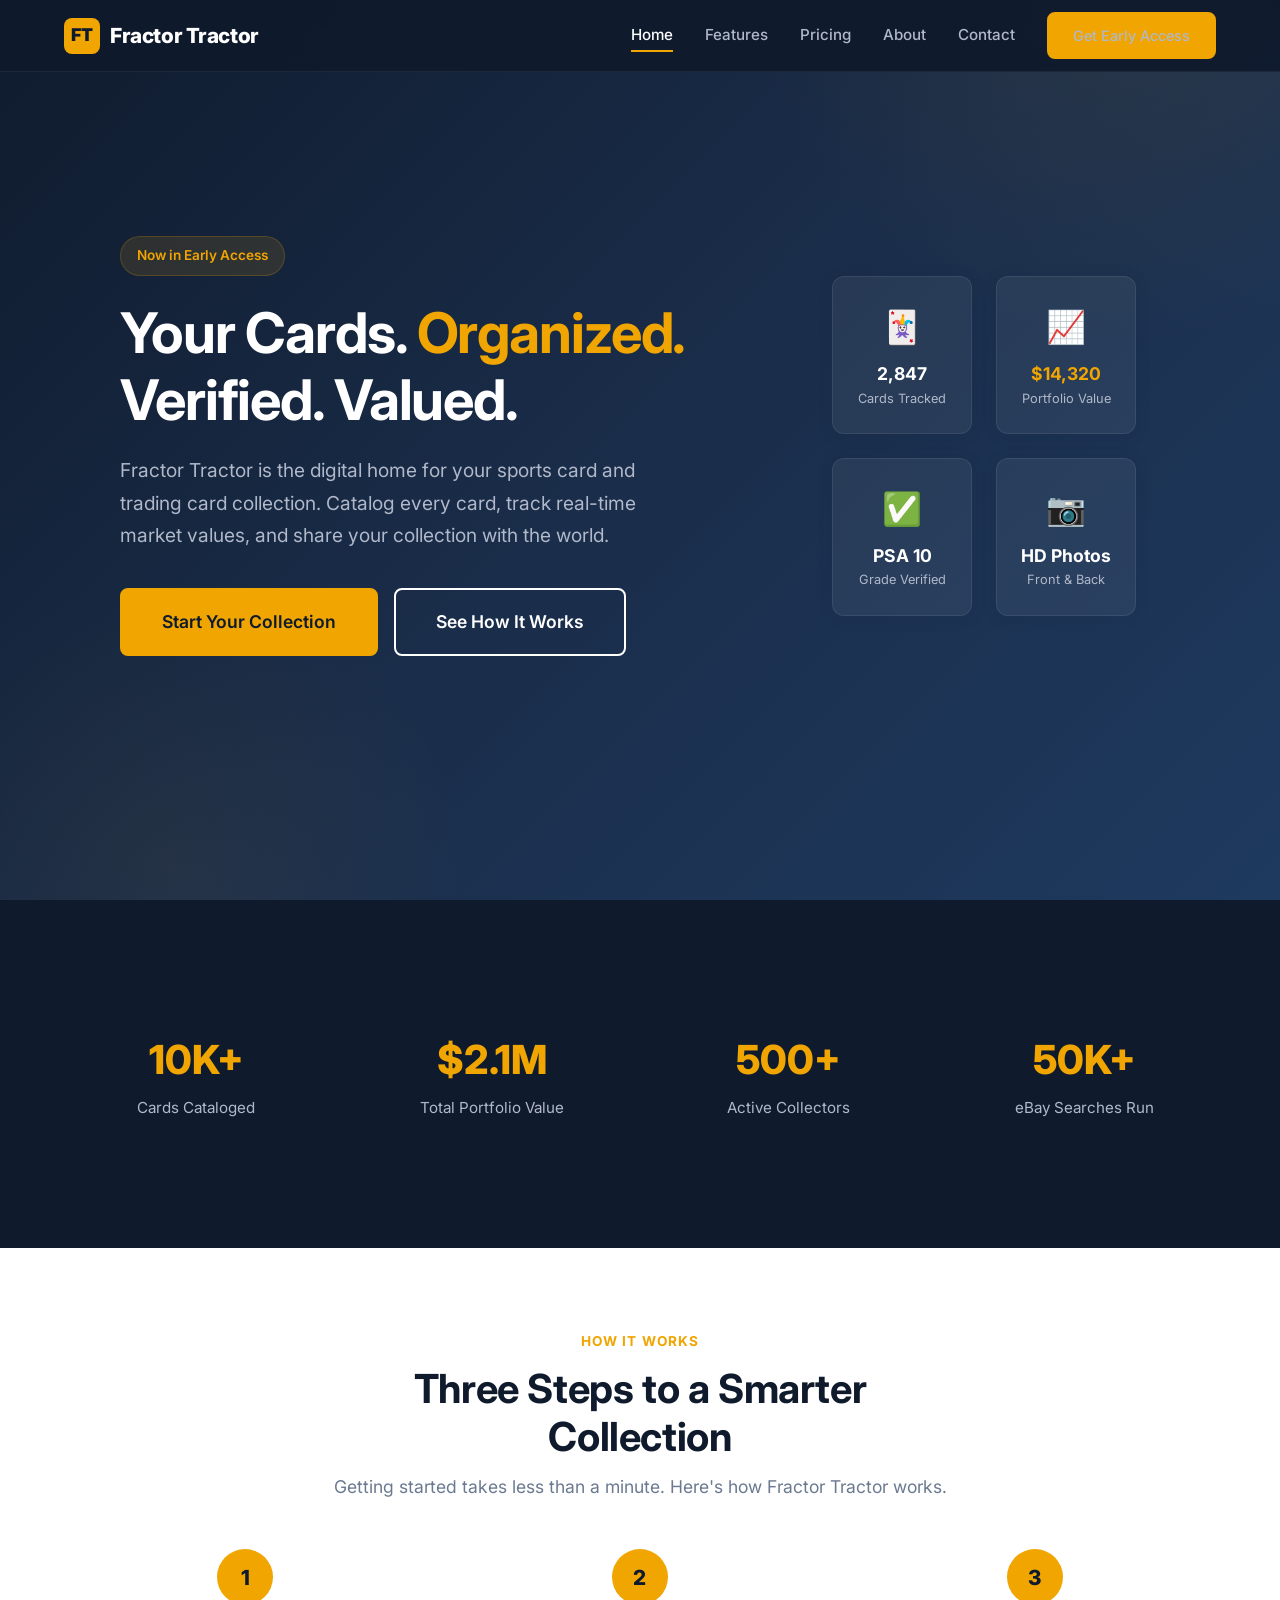
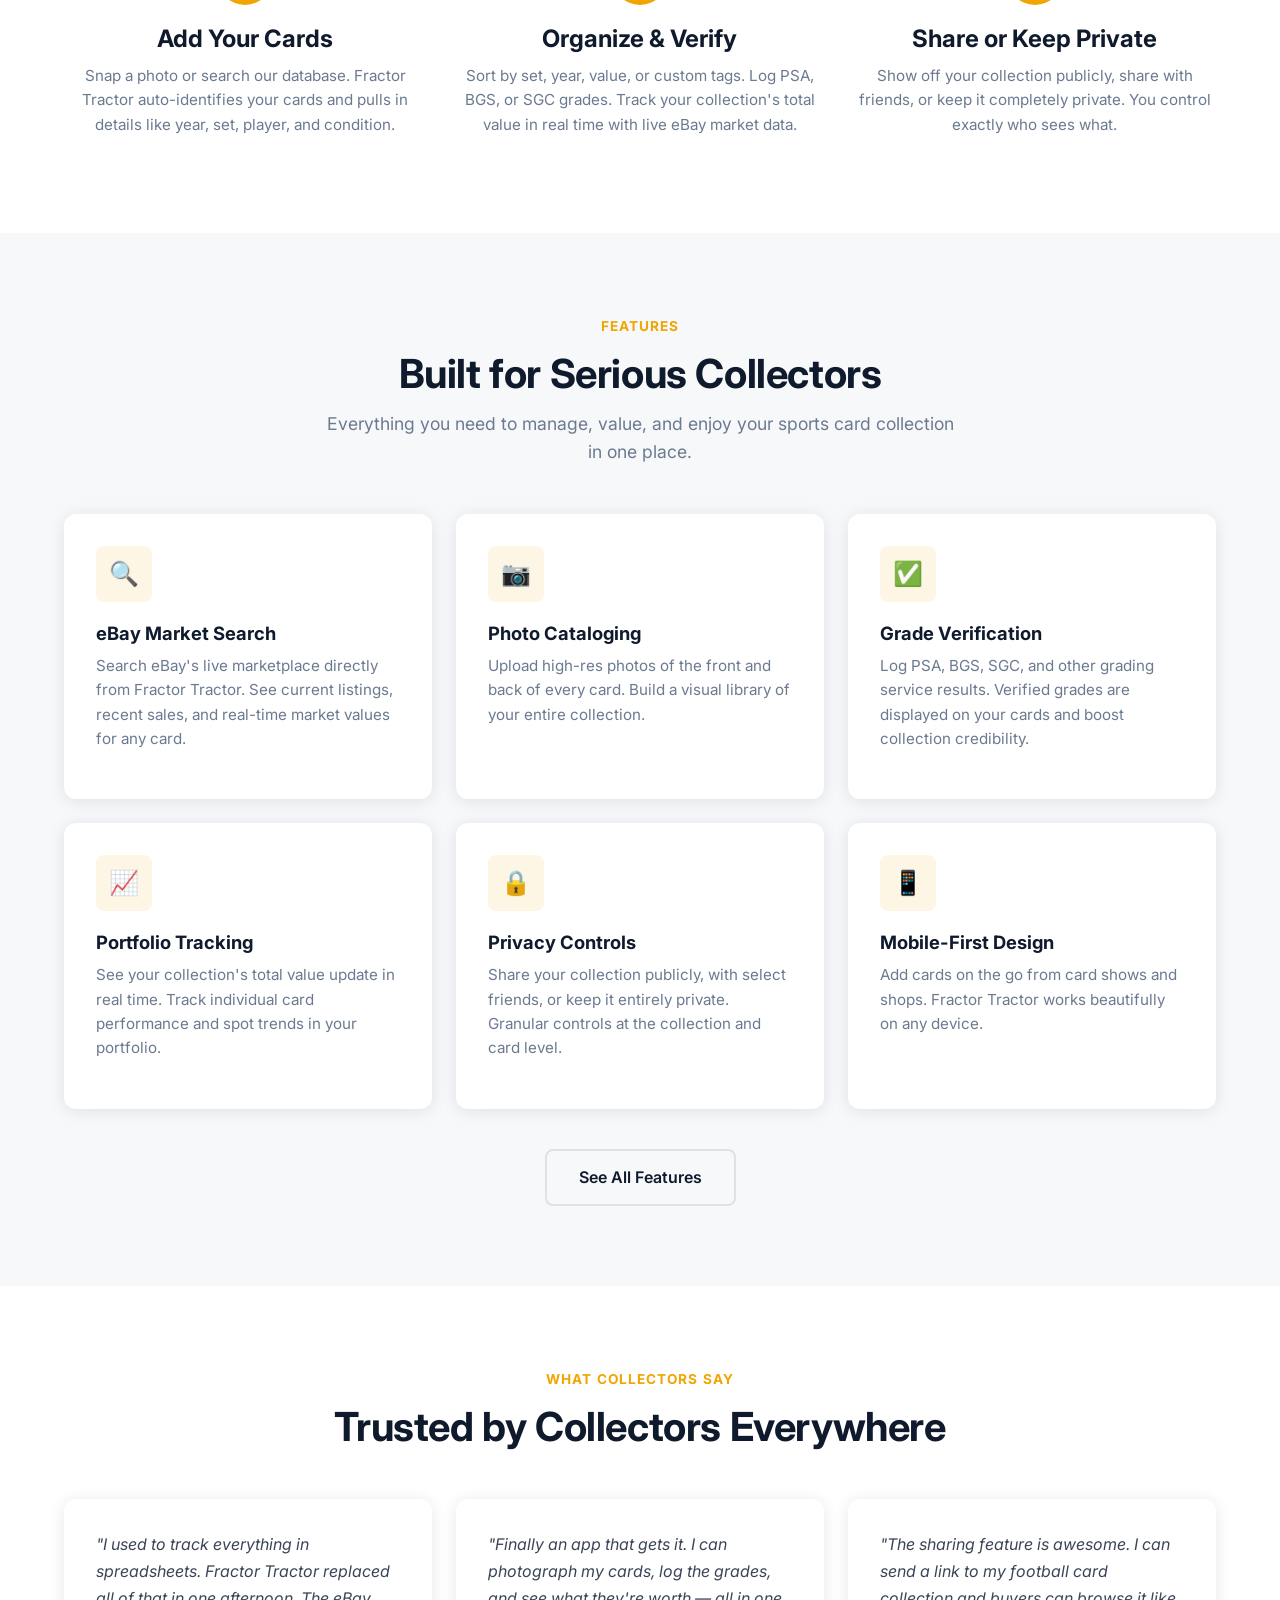
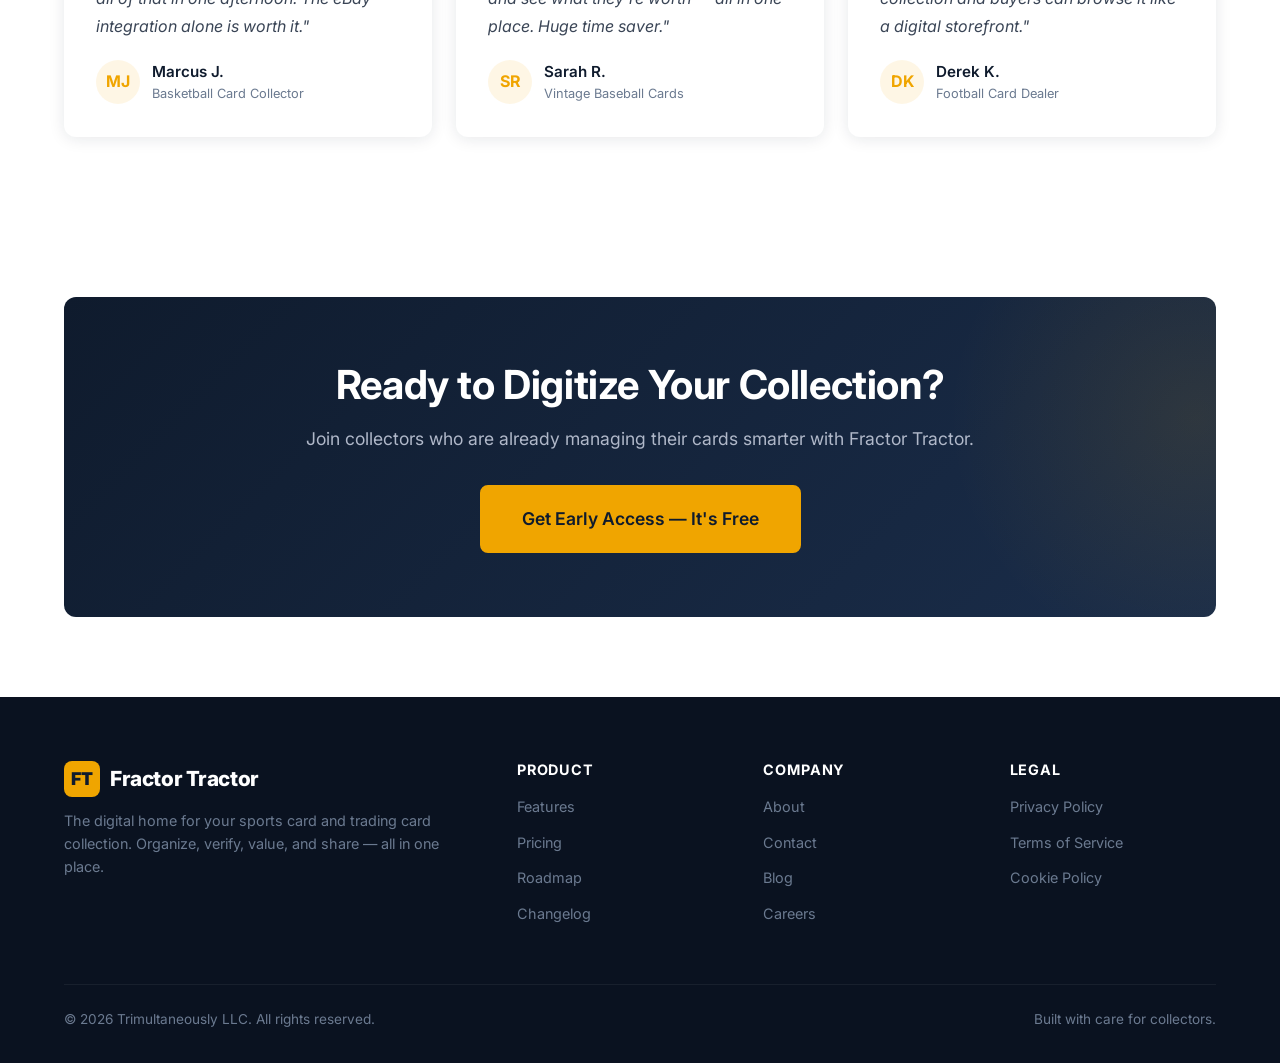
==== index.html @ 5268d841 "Initial commit: Fractor Tractor marketing site Full marketing website for Fractor Tractor, a sports " ====
<!DOCTYPE html>
<html lang="en">
<head>
  <meta charset="UTF-8">
  <meta name="viewport" content="width=device-width, initial-scale=1.0">
  <title>Fractor Tractor — Your Sports Card Collection, Digitized</title>
  <meta name="description" content="Organize, verify, and share your sports card and trading card collections digitally. Search eBay for market values, track your portfolio, and connect with fellow collectors.">
  <link rel="preconnect" href="https://fonts.googleapis.com">
  <link rel="preconnect" href="https://fonts.gstatic.com" crossorigin>
  <link href="https://fonts.googleapis.com/css2?family=Inter:wght@400;500;600;700;800&display=swap" rel="stylesheet">
  <link rel="stylesheet" href="css/style.css">
</head>
<body>

  <!-- Navigation -->
  <nav class="nav">
    <div class="nav__inner">
      <a href="index.html" class="nav__logo">
        <div class="nav__logo-icon">FT</div>
        Fractor Tractor
      </a>
      <div class="nav__links">
        <a href="index.html" class="active">Home</a>
        <a href="features.html">Features</a>
        <a href="pricing.html">Pricing</a>
        <a href="about.html">About</a>
        <a href="contact.html">Contact</a>
        <a href="#" class="btn btn--primary nav__cta">Get Early Access</a>
      </div>
      <button class="nav__toggle" aria-label="Toggle menu" aria-expanded="false">
        <span></span><span></span><span></span>
      </button>
    </div>
  </nav>

  <!-- Hero -->
  <section class="hero">
    <div class="container" style="display:flex;align-items:center;gap:48px;">
      <div class="hero__content">
        <div class="hero__badge">Now in Early Access</div>
        <h1>Your Cards. <span>Organized.</span> Verified. Valued.</h1>
        <p class="hero__subtitle">Fractor Tractor is the digital home for your sports card and trading card collection. Catalog every card, track real-time market values, and share your collection with the world.</p>
        <div class="hero__buttons">
          <a href="#" class="btn btn--primary btn--large">Start Your Collection</a>
          <a href="features.html" class="btn btn--secondary btn--large">See How It Works</a>
        </div>
      </div>
      <div class="hero__visual">
        <div class="hero__grid">
          <div class="card" style="background:rgba(255,255,255,0.06);border:1px solid rgba(255,255,255,0.08);text-align:center;padding:24px;">
            <div style="font-size:2rem;margin-bottom:8px;">&#127183;</div>
            <div style="color:var(--color-white);font-weight:700;font-size:1.1rem;">2,847</div>
            <div style="color:var(--color-gray-300);font-size:0.8rem;">Cards Tracked</div>
          </div>
          <div class="card" style="background:rgba(255,255,255,0.06);border:1px solid rgba(255,255,255,0.08);text-align:center;padding:24px;">
            <div style="font-size:2rem;margin-bottom:8px;">&#128200;</div>
            <div style="color:var(--color-accent);font-weight:700;font-size:1.1rem;">$14,320</div>
            <div style="color:var(--color-gray-300);font-size:0.8rem;">Portfolio Value</div>
          </div>
          <div class="card" style="background:rgba(255,255,255,0.06);border:1px solid rgba(255,255,255,0.08);text-align:center;padding:24px;">
            <div style="font-size:2rem;margin-bottom:8px;">&#9989;</div>
            <div style="color:var(--color-white);font-weight:700;font-size:1.1rem;">PSA 10</div>
            <div style="color:var(--color-gray-300);font-size:0.8rem;">Grade Verified</div>
          </div>
          <div class="card" style="background:rgba(255,255,255,0.06);border:1px solid rgba(255,255,255,0.08);text-align:center;padding:24px;">
            <div style="font-size:2rem;margin-bottom:8px;">&#128247;</div>
            <div style="color:var(--color-white);font-weight:700;font-size:1.1rem;">HD Photos</div>
            <div style="color:var(--color-gray-300);font-size:0.8rem;">Front & Back</div>
          </div>
        </div>
      </div>
    </div>
  </section>

  <!-- Social Proof -->
  <section class="section--dark">
    <div class="container">
      <div class="stats">
        <div>
          <div class="stat__value">10K+</div>
          <div class="stat__label">Cards Cataloged</div>
        </div>
        <div>
          <div class="stat__value">$2.1M</div>
          <div class="stat__label">Total Portfolio Value</div>
        </div>
        <div>
          <div class="stat__value">500+</div>
          <div class="stat__label">Active Collectors</div>
        </div>
        <div>
          <div class="stat__value">50K+</div>
          <div class="stat__label">eBay Searches Run</div>
        </div>
      </div>
    </div>
  </section>

  <!-- How It Works -->
  <section>
    <div class="container">
      <div class="section__header">
        <span class="section__label">How It Works</span>
        <h2>Three Steps to a Smarter Collection</h2>
        <p>Getting started takes less than a minute. Here's how Fractor Tractor works.</p>
      </div>
      <div class="steps">
        <div class="step">
          <div class="step__number">1</div>
          <h3>Add Your Cards</h3>
          <p>Snap a photo or search our database. Fractor Tractor auto-identifies your cards and pulls in details like year, set, player, and condition.</p>
        </div>
        <div class="step">
          <div class="step__number">2</div>
          <h3>Organize & Verify</h3>
          <p>Sort by set, year, value, or custom tags. Log PSA, BGS, or SGC grades. Track your collection's total value in real time with live eBay market data.</p>
        </div>
        <div class="step">
          <div class="step__number">3</div>
          <h3>Share or Keep Private</h3>
          <p>Show off your collection publicly, share with friends, or keep it completely private. You control exactly who sees what.</p>
        </div>
      </div>
    </div>
  </section>

  <!-- Key Features Preview -->
  <section class="section--gray">
    <div class="container">
      <div class="section__header">
        <span class="section__label">Features</span>
        <h2>Built for Serious Collectors</h2>
        <p>Everything you need to manage, value, and enjoy your sports card collection in one place.</p>
      </div>
      <div class="features-grid">
        <div class="card">
          <div class="card__icon">&#128269;</div>
          <h3 class="card__title">eBay Market Search</h3>
          <p class="card__text">Search eBay's live marketplace directly from Fractor Tractor. See current listings, recent sales, and real-time market values for any card.</p>
        </div>
        <div class="card">
          <div class="card__icon">&#128247;</div>
          <h3 class="card__title">Photo Cataloging</h3>
          <p class="card__text">Upload high-res photos of the front and back of every card. Build a visual library of your entire collection.</p>
        </div>
        <div class="card">
          <div class="card__icon">&#9989;</div>
          <h3 class="card__title">Grade Verification</h3>
          <p class="card__text">Log PSA, BGS, SGC, and other grading service results. Verified grades are displayed on your cards and boost collection credibility.</p>
        </div>
        <div class="card">
          <div class="card__icon">&#128200;</div>
          <h3 class="card__title">Portfolio Tracking</h3>
          <p class="card__text">See your collection's total value update in real time. Track individual card performance and spot trends in your portfolio.</p>
        </div>
        <div class="card">
          <div class="card__icon">&#128274;</div>
          <h3 class="card__title">Privacy Controls</h3>
          <p class="card__text">Share your collection publicly, with select friends, or keep it entirely private. Granular controls at the collection and card level.</p>
        </div>
        <div class="card">
          <div class="card__icon">&#128241;</div>
          <h3 class="card__title">Mobile-First Design</h3>
          <p class="card__text">Add cards on the go from card shows and shops. Fractor Tractor works beautifully on any device.</p>
        </div>
      </div>
      <div style="text-align:center;margin-top:40px;">
        <a href="features.html" class="btn btn--outline">See All Features</a>
      </div>
    </div>
  </section>

  <!-- Testimonials -->
  <section>
    <div class="container">
      <div class="section__header">
        <span class="section__label">What Collectors Say</span>
        <h2>Trusted by Collectors Everywhere</h2>
      </div>
      <div class="testimonials-grid">
        <div class="testimonial">
          <p class="testimonial__text">"I used to track everything in spreadsheets. Fractor Tractor replaced all of that in one afternoon. The eBay integration alone is worth it."</p>
          <div class="testimonial__author">
            <div class="testimonial__avatar">MJ</div>
            <div>
              <div class="testimonial__name">Marcus J.</div>
              <div class="testimonial__role">Basketball Card Collector</div>
            </div>
          </div>
        </div>
        <div class="testimonial">
          <p class="testimonial__text">"Finally an app that gets it. I can photograph my cards, log the grades, and see what they're worth — all in one place. Huge time saver."</p>
          <div class="testimonial__author">
            <div class="testimonial__avatar">SR</div>
            <div>
              <div class="testimonial__name">Sarah R.</div>
              <div class="testimonial__role">Vintage Baseball Cards</div>
            </div>
          </div>
        </div>
        <div class="testimonial">
          <p class="testimonial__text">"The sharing feature is awesome. I can send a link to my football card collection and buyers can browse it like a digital storefront."</p>
          <div class="testimonial__author">
            <div class="testimonial__avatar">DK</div>
            <div>
              <div class="testimonial__name">Derek K.</div>
              <div class="testimonial__role">Football Card Dealer</div>
            </div>
          </div>
        </div>
      </div>
    </div>
  </section>

  <!-- CTA -->
  <section>
    <div class="container">
      <div class="cta-banner">
        <h2>Ready to Digitize Your Collection?</h2>
        <p>Join collectors who are already managing their cards smarter with Fractor Tractor.</p>
        <a href="#" class="btn btn--primary btn--large">Get Early Access — It's Free</a>
      </div>
    </div>
  </section>

  <!-- Footer -->
  <footer class="footer">
    <div class="container">
      <div class="footer__grid">
        <div class="footer__brand">
          <div class="nav__logo" style="margin-bottom:4px;">
            <div class="nav__logo-icon">FT</div>
            Fractor Tractor
          </div>
          <p>The digital home for your sports card and trading card collection. Organize, verify, value, and share — all in one place.</p>
        </div>
        <div>
          <h4>Product</h4>
          <ul class="footer__links">
            <li><a href="features.html">Features</a></li>
            <li><a href="pricing.html">Pricing</a></li>
            <li><a href="#">Roadmap</a></li>
            <li><a href="#">Changelog</a></li>
          </ul>
        </div>
        <div>
          <h4>Company</h4>
          <ul class="footer__links">
            <li><a href="about.html">About</a></li>
            <li><a href="contact.html">Contact</a></li>
            <li><a href="#">Blog</a></li>
            <li><a href="#">Careers</a></li>
          </ul>
        </div>
        <div>
          <h4>Legal</h4>
          <ul class="footer__links">
            <li><a href="privacy.html">Privacy Policy</a></li>
            <li><a href="#">Terms of Service</a></li>
            <li><a href="#">Cookie Policy</a></li>
          </ul>
        </div>
      </div>
      <div class="footer__bottom">
        <span>&copy; 2026 Trimultaneously LLC. All rights reserved.</span>
        <span>Built with care for collectors.</span>
      </div>
    </div>
  </footer>

  <script src="js/main.js"></script>
</body>
</html>
---- css/style.css ----
/* ============================================
   FRACTOR TRACTOR — Design System & Global Styles
   ============================================ */

/* --- CSS Custom Properties --- */
:root {
  /* Primary palette — deep navy + electric gold (sports card aesthetic) */
  --color-primary: #0f1b2d;
  --color-primary-light: #1a2d4a;
  --color-accent: #f0a500;
  --color-accent-hover: #d4920a;
  --color-accent-light: rgba(240, 165, 0, 0.1);

  /* Neutrals */
  --color-white: #ffffff;
  --color-off-white: #f7f8fa;
  --color-gray-100: #eef0f4;
  --color-gray-200: #dde1e8;
  --color-gray-300: #b0b8c9;
  --color-gray-500: #6b7a90;
  --color-gray-700: #3a4556;
  --color-dark: #0a1220;

  /* Feedback */
  --color-success: #22c55e;
  --color-error: #ef4444;

  /* Typography */
  --font-heading: 'Inter', -apple-system, BlinkMacSystemFont, 'Segoe UI', sans-serif;
  --font-body: 'Inter', -apple-system, BlinkMacSystemFont, 'Segoe UI', sans-serif;

  /* Sizing */
  --container-max: 1200px;
  --container-narrow: 800px;
  --nav-height: 72px;
  --radius: 12px;
  --radius-sm: 8px;

  /* Shadows */
  --shadow-sm: 0 1px 3px rgba(0,0,0,0.08);
  --shadow-md: 0 4px 12px rgba(0,0,0,0.12);
  --shadow-lg: 0 12px 40px rgba(0,0,0,0.16);
  --shadow-card: 0 2px 16px rgba(15,27,45,0.10);
  --shadow-glow: 0 0 30px rgba(240,165,0,0.15);

  /* Transitions */
  --transition: 0.25s cubic-bezier(0.4, 0, 0.2, 1);
}

/* --- Reset & Base --- */
*, *::before, *::after { margin: 0; padding: 0; box-sizing: border-box; }

html {
  scroll-behavior: smooth;
  -webkit-font-smoothing: antialiased;
  -moz-osx-font-smoothing: grayscale;
}

body {
  font-family: var(--font-body);
  color: var(--color-gray-700);
  background: var(--color-white);
  line-height: 1.6;
  font-size: 16px;
  overflow-x: hidden;
}

img { max-width: 100%; height: auto; display: block; }
a { text-decoration: none; color: inherit; transition: var(--transition); }
ul, ol { list-style: none; }

/* --- Typography --- */
h1, h2, h3, h4, h5 {
  font-family: var(--font-heading);
  color: var(--color-primary);
  line-height: 1.2;
  font-weight: 700;
}

h1 { font-size: clamp(2.2rem, 5vw, 3.5rem); letter-spacing: -0.02em; }
h2 { font-size: clamp(1.8rem, 4vw, 2.5rem); letter-spacing: -0.01em; }
h3 { font-size: clamp(1.2rem, 2.5vw, 1.5rem); }
p { margin-bottom: 1rem; }

/* --- Layout --- */
.container {
  max-width: var(--container-max);
  margin: 0 auto;
  padding: 0 24px;
}

.container--narrow {
  max-width: var(--container-narrow);
}

section {
  padding: 80px 0;
}

/* --- Buttons --- */
.btn {
  display: inline-flex;
  align-items: center;
  justify-content: center;
  gap: 8px;
  padding: 14px 32px;
  border-radius: var(--radius-sm);
  font-weight: 600;
  font-size: 1rem;
  cursor: pointer;
  border: 2px solid transparent;
  transition: var(--transition);
  white-space: nowrap;
}

.btn--primary {
  background: var(--color-accent);
  color: var(--color-primary);
  border-color: var(--color-accent);
}
.btn--primary:hover {
  background: var(--color-accent-hover);
  border-color: var(--color-accent-hover);
  transform: translateY(-2px);
  box-shadow: var(--shadow-md);
}

.btn--secondary {
  background: transparent;
  color: var(--color-white);
  border-color: var(--color-white);
}
.btn--secondary:hover {
  background: var(--color-white);
  color: var(--color-primary);
  transform: translateY(-2px);
}

.btn--outline {
  background: transparent;
  color: var(--color-primary);
  border-color: var(--color-gray-200);
}
.btn--outline:hover {
  border-color: var(--color-accent);
  color: var(--color-accent);
  transform: translateY(-2px);
}

.btn--large {
  padding: 18px 40px;
  font-size: 1.1rem;
}

/* --- Navigation --- */
.nav {
  position: fixed;
  top: 0;
  left: 0;
  right: 0;
  height: var(--nav-height);
  background: rgba(15, 27, 45, 0.95);
  backdrop-filter: blur(12px);
  z-index: 1000;
  border-bottom: 1px solid rgba(255,255,255,0.06);
}

.nav__inner {
  display: flex;
  align-items: center;
  justify-content: space-between;
  height: 100%;
  max-width: var(--container-max);
  margin: 0 auto;
  padding: 0 24px;
}

.nav__logo {
  display: flex;
  align-items: center;
  gap: 10px;
  font-size: 1.3rem;
  font-weight: 800;
  color: var(--color-white);
  letter-spacing: -0.02em;
}

.nav__logo-icon {
  width: 36px;
  height: 36px;
  background: var(--color-accent);
  border-radius: 8px;
  display: flex;
  align-items: center;
  justify-content: center;
  font-size: 1.1rem;
  color: var(--color-primary);
  font-weight: 900;
}

.nav__links {
  display: flex;
  align-items: center;
  gap: 32px;
}

.nav__links a {
  color: var(--color-gray-300);
  font-size: 0.95rem;
  font-weight: 500;
  position: relative;
}
.nav__links a:hover,
.nav__links a.active {
  color: var(--color-white);
}
.nav__links a::after {
  content: '';
  position: absolute;
  bottom: -4px;
  left: 0;
  width: 0;
  height: 2px;
  background: var(--color-accent);
  transition: var(--transition);
}
.nav__links a:hover::after,
.nav__links a.active::after {
  width: 100%;
}

.nav__cta {
  padding: 10px 24px !important;
  font-size: 0.9rem !important;
}

.nav__toggle {
  display: none;
  flex-direction: column;
  gap: 5px;
  cursor: pointer;
  background: none;
  border: none;
  padding: 4px;
}
.nav__toggle span {
  display: block;
  width: 24px;
  height: 2px;
  background: var(--color-white);
  border-radius: 2px;
  transition: var(--transition);
}

/* --- Hero --- */
.hero {
  position: relative;
  min-height: 100vh;
  display: flex;
  align-items: center;
  background: linear-gradient(135deg, var(--color-primary) 0%, var(--color-primary-light) 50%, #1e3a5f 100%);
  padding-top: var(--nav-height);
  overflow: hidden;
}

.hero::before {
  content: '';
  position: absolute;
  top: -50%;
  right: -20%;
  width: 800px;
  height: 800px;
  background: radial-gradient(circle, rgba(240,165,0,0.08) 0%, transparent 70%);
  border-radius: 50%;
  pointer-events: none;
}

.hero::after {
  content: '';
  position: absolute;
  bottom: -30%;
  left: -10%;
  width: 600px;
  height: 600px;
  background: radial-gradient(circle, rgba(240,165,0,0.05) 0%, transparent 70%);
  border-radius: 50%;
  pointer-events: none;
}

.hero__content {
  position: relative;
  z-index: 2;
  max-width: 640px;
}

.hero__badge {
  display: inline-flex;
  align-items: center;
  gap: 8px;
  background: rgba(240,165,0,0.12);
  color: var(--color-accent);
  padding: 8px 16px;
  border-radius: 50px;
  font-size: 0.85rem;
  font-weight: 600;
  margin-bottom: 24px;
  border: 1px solid rgba(240,165,0,0.2);
}

.hero h1 {
  color: var(--color-white);
  margin-bottom: 20px;
}

.hero h1 span {
  color: var(--color-accent);
}

.hero__subtitle {
  color: var(--color-gray-300);
  font-size: 1.2rem;
  line-height: 1.7;
  margin-bottom: 36px;
  max-width: 540px;
}

.hero__buttons {
  display: flex;
  gap: 16px;
  flex-wrap: wrap;
}

.hero__visual {
  position: relative;
  z-index: 2;
  flex: 1;
  display: flex;
  justify-content: center;
  align-items: center;
}

.hero__grid {
  display: grid;
  grid-template-columns: 1fr 1fr;
  gap: 24px;
  max-width: 600px;
  width: 100%;
  padding: 24px;
}

/* --- Cards (generic) --- */
.card {
  background: var(--color-white);
  border-radius: var(--radius);
  padding: 32px;
  box-shadow: var(--shadow-card);
  transition: var(--transition);
}

.card:hover {
  transform: translateY(-4px);
  box-shadow: var(--shadow-lg);
}

.card__icon {
  width: 56px;
  height: 56px;
  border-radius: var(--radius-sm);
  display: flex;
  align-items: center;
  justify-content: center;
  font-size: 1.5rem;
  margin-bottom: 20px;
  background: var(--color-accent-light);
  color: var(--color-accent);
}

.card__title {
  font-size: 1.15rem;
  margin-bottom: 10px;
}

.card__text {
  color: var(--color-gray-500);
  font-size: 0.95rem;
  line-height: 1.6;
}

/* --- Feature Grid --- */
.features-grid {
  display: grid;
  grid-template-columns: repeat(auto-fit, minmax(280px, 1fr));
  gap: 24px;
}

/* --- Section Styles --- */
.section--dark {
  background: var(--color-primary);
  color: var(--color-white);
}
.section--dark h2,
.section--dark h3 {
  color: var(--color-white);
}
.section--dark .card__text,
.section--dark p {
  color: var(--color-gray-300);
}

.section--gray {
  background: var(--color-off-white);
}

.section__header {
  text-align: center;
  max-width: 640px;
  margin: 0 auto 48px;
}
.section__header p {
  color: var(--color-gray-500);
  font-size: 1.1rem;
  margin-top: 12px;
}
.section__label {
  display: inline-block;
  color: var(--color-accent);
  font-weight: 700;
  font-size: 0.85rem;
  letter-spacing: 0.08em;
  text-transform: uppercase;
  margin-bottom: 12px;
}

/* --- How It Works --- */
.steps {
  display: grid;
  grid-template-columns: repeat(auto-fit, minmax(240px, 1fr));
  gap: 32px;
  counter-reset: step;
}

.step {
  text-align: center;
  position: relative;
}

.step__number {
  width: 56px;
  height: 56px;
  border-radius: 50%;
  background: var(--color-accent);
  color: var(--color-primary);
  font-size: 1.3rem;
  font-weight: 800;
  display: flex;
  align-items: center;
  justify-content: center;
  margin: 0 auto 20px;
}

.step h3 { margin-bottom: 10px; }
.step p { color: var(--color-gray-500); font-size: 0.95rem; }

/* --- Stats --- */
.stats {
  display: grid;
  grid-template-columns: repeat(auto-fit, minmax(200px, 1fr));
  gap: 32px;
  text-align: center;
  padding: 48px 0;
}

.stat__value {
  font-size: 2.5rem;
  font-weight: 800;
  color: var(--color-accent);
  margin-bottom: 4px;
}

.stat__label {
  color: var(--color-gray-300);
  font-size: 0.95rem;
}

/* --- Pricing --- */
.pricing-grid {
  display: grid;
  grid-template-columns: repeat(auto-fit, minmax(300px, 1fr));
  gap: 24px;
  max-width: 960px;
  margin: 0 auto;
}

.pricing-card {
  background: var(--color-white);
  border-radius: var(--radius);
  padding: 40px 32px;
  box-shadow: var(--shadow-card);
  position: relative;
  transition: var(--transition);
  border: 2px solid transparent;
}

.pricing-card--featured {
  border-color: var(--color-accent);
  box-shadow: var(--shadow-glow);
  transform: scale(1.03);
}

.pricing-card__badge {
  position: absolute;
  top: -14px;
  left: 50%;
  transform: translateX(-50%);
  background: var(--color-accent);
  color: var(--color-primary);
  padding: 6px 20px;
  border-radius: 50px;
  font-size: 0.8rem;
  font-weight: 700;
  text-transform: uppercase;
  letter-spacing: 0.05em;
}

.pricing-card__name {
  font-size: 1.1rem;
  font-weight: 600;
  margin-bottom: 8px;
}

.pricing-card__price {
  font-size: 2.8rem;
  font-weight: 800;
  color: var(--color-primary);
  margin-bottom: 4px;
}
.pricing-card__price span {
  font-size: 1rem;
  font-weight: 500;
  color: var(--color-gray-500);
}

.pricing-card__desc {
  color: var(--color-gray-500);
  font-size: 0.9rem;
  margin-bottom: 28px;
  padding-bottom: 28px;
  border-bottom: 1px solid var(--color-gray-100);
}

.pricing-card__features {
  margin-bottom: 32px;
}

.pricing-card__features li {
  display: flex;
  align-items: center;
  gap: 10px;
  padding: 8px 0;
  font-size: 0.95rem;
  color: var(--color-gray-700);
}

.pricing-card__features li::before {
  content: '\2713';
  color: var(--color-success);
  font-weight: 700;
  font-size: 0.9rem;
}

.pricing-card .btn { width: 100%; }

/* --- Testimonials --- */
.testimonials-grid {
  display: grid;
  grid-template-columns: repeat(auto-fit, minmax(300px, 1fr));
  gap: 24px;
}

.testimonial {
  background: var(--color-white);
  border-radius: var(--radius);
  padding: 32px;
  box-shadow: var(--shadow-card);
}

.testimonial__text {
  font-size: 1rem;
  line-height: 1.7;
  color: var(--color-gray-700);
  margin-bottom: 20px;
  font-style: italic;
}

.testimonial__author {
  display: flex;
  align-items: center;
  gap: 12px;
}

.testimonial__avatar {
  width: 44px;
  height: 44px;
  border-radius: 50%;
  background: var(--color-accent-light);
  display: flex;
  align-items: center;
  justify-content: center;
  font-weight: 700;
  color: var(--color-accent);
  font-size: 1rem;
}

.testimonial__name {
  font-weight: 600;
  color: var(--color-primary);
  font-size: 0.95rem;
}

.testimonial__role {
  font-size: 0.8rem;
  color: var(--color-gray-500);
}

/* --- CTA Banner --- */
.cta-banner {
  background: linear-gradient(135deg, var(--color-primary) 0%, var(--color-primary-light) 100%);
  border-radius: var(--radius);
  padding: 64px 48px;
  text-align: center;
  position: relative;
  overflow: hidden;
}
.cta-banner::before {
  content: '';
  position: absolute;
  top: -40%;
  right: -20%;
  width: 500px;
  height: 500px;
  background: radial-gradient(circle, rgba(240,165,0,0.1) 0%, transparent 70%);
  border-radius: 50%;
}
.cta-banner h2 { color: var(--color-white); margin-bottom: 16px; position: relative; }
.cta-banner p { color: var(--color-gray-300); font-size: 1.1rem; margin-bottom: 32px; position: relative; }
.cta-banner .btn { position: relative; }

/* --- Contact Form --- */
.contact-grid {
  display: grid;
  grid-template-columns: 1fr 1fr;
  gap: 48px;
  align-items: start;
}

.form__group {
  margin-bottom: 20px;
}
.form__label {
  display: block;
  font-weight: 600;
  font-size: 0.9rem;
  color: var(--color-primary);
  margin-bottom: 6px;
}
.form__input,
.form__textarea {
  width: 100%;
  padding: 14px 16px;
  border: 2px solid var(--color-gray-200);
  border-radius: var(--radius-sm);
  font-size: 1rem;
  font-family: var(--font-body);
  transition: var(--transition);
  background: var(--color-white);
}
.form__input:focus,
.form__textarea:focus {
  outline: none;
  border-color: var(--color-accent);
  box-shadow: 0 0 0 3px rgba(240,165,0,0.1);
}
.form__textarea {
  resize: vertical;
  min-height: 140px;
}

.contact-info__item {
  display: flex;
  align-items: flex-start;
  gap: 16px;
  margin-bottom: 28px;
}
.contact-info__icon {
  width: 48px;
  height: 48px;
  border-radius: var(--radius-sm);
  background: var(--color-accent-light);
  display: flex;
  align-items: center;
  justify-content: center;
  font-size: 1.2rem;
  flex-shrink: 0;
}
.contact-info__label {
  font-weight: 600;
  color: var(--color-primary);
  margin-bottom: 2px;
}
.contact-info__value {
  color: var(--color-gray-500);
  font-size: 0.95rem;
}

/* --- Footer --- */
.footer {
  background: var(--color-dark);
  color: var(--color-gray-300);
  padding: 64px 0 32px;
}

.footer__grid {
  display: grid;
  grid-template-columns: 2fr 1fr 1fr 1fr;
  gap: 40px;
  margin-bottom: 48px;
}

.footer__brand p {
  color: var(--color-gray-500);
  font-size: 0.9rem;
  margin-top: 12px;
  line-height: 1.6;
}

.footer h4 {
  color: var(--color-white);
  font-size: 0.9rem;
  font-weight: 700;
  text-transform: uppercase;
  letter-spacing: 0.06em;
  margin-bottom: 16px;
}

.footer__links li { margin-bottom: 10px; }
.footer__links a {
  color: var(--color-gray-500);
  font-size: 0.9rem;
}
.footer__links a:hover { color: var(--color-accent); }

.footer__bottom {
  border-top: 1px solid rgba(255,255,255,0.06);
  padding-top: 24px;
  display: flex;
  justify-content: space-between;
  align-items: center;
  font-size: 0.85rem;
  color: var(--color-gray-500);
}

/* --- Responsive --- */
@media (max-width: 968px) {
  .hero__grid { display: none; }
  .hero { text-align: center; }
  .hero__content { max-width: 100%; }
  .hero__subtitle { margin: 0 auto 36px; }
  .hero__buttons { justify-content: center; }
  .contact-grid { grid-template-columns: 1fr; }
  .footer__grid { grid-template-columns: 1fr 1fr; }
  .pricing-card--featured { transform: none; }
}

@media (max-width: 768px) {
  section { padding: 60px 0; }

  .nav__links { display: none; }
  .nav__toggle { display: flex; }

  .nav__links.open {
    display: flex;
    flex-direction: column;
    position: absolute;
    top: var(--nav-height);
    left: 0;
    right: 0;
    background: var(--color-primary);
    padding: 24px;
    gap: 20px;
    border-bottom: 1px solid rgba(255,255,255,0.06);
  }

  .pricing-grid { grid-template-columns: 1fr; max-width: 400px; margin: 0 auto; }
  .footer__grid { grid-template-columns: 1fr; }
  .footer__bottom { flex-direction: column; gap: 12px; text-align: center; }
  .stats { grid-template-columns: 1fr 1fr; }
}

@media (max-width: 480px) {
  .hero__buttons { flex-direction: column; align-items: stretch; }
  .btn--large { padding: 16px 32px; }
}
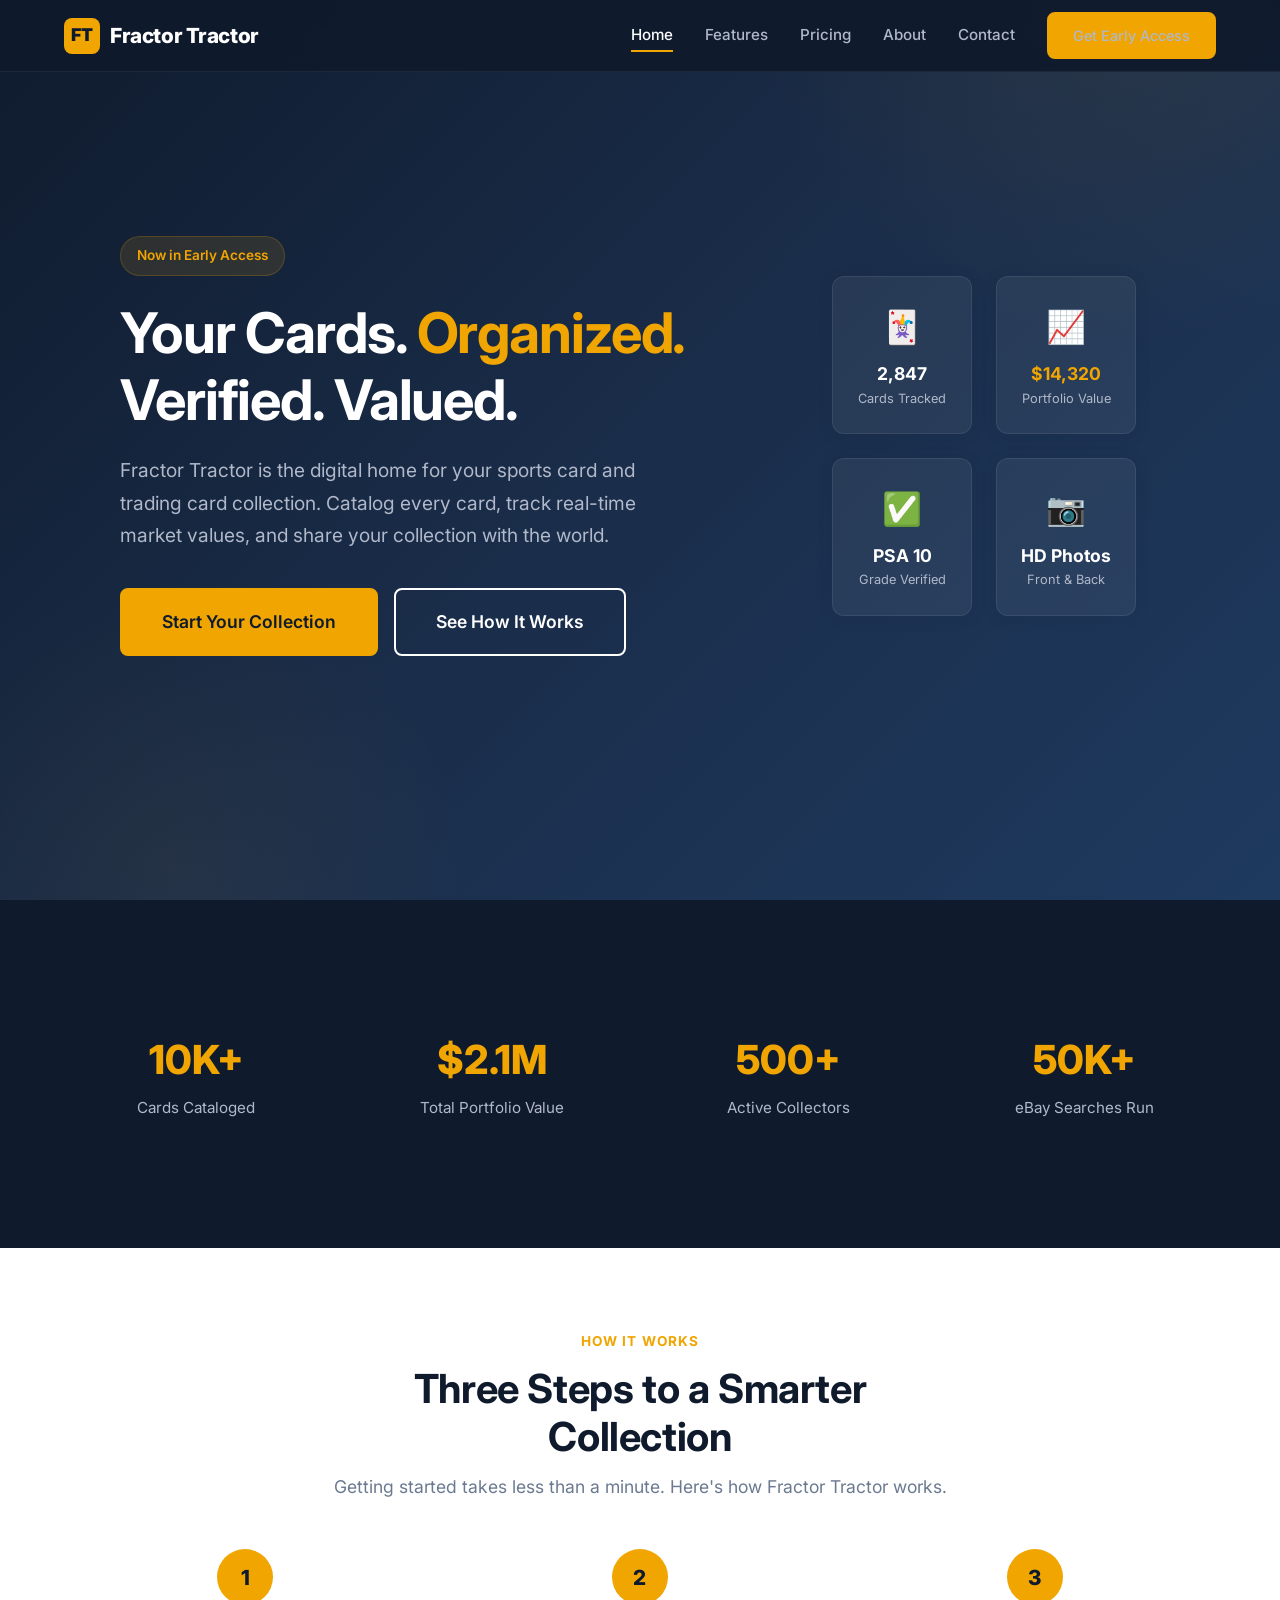
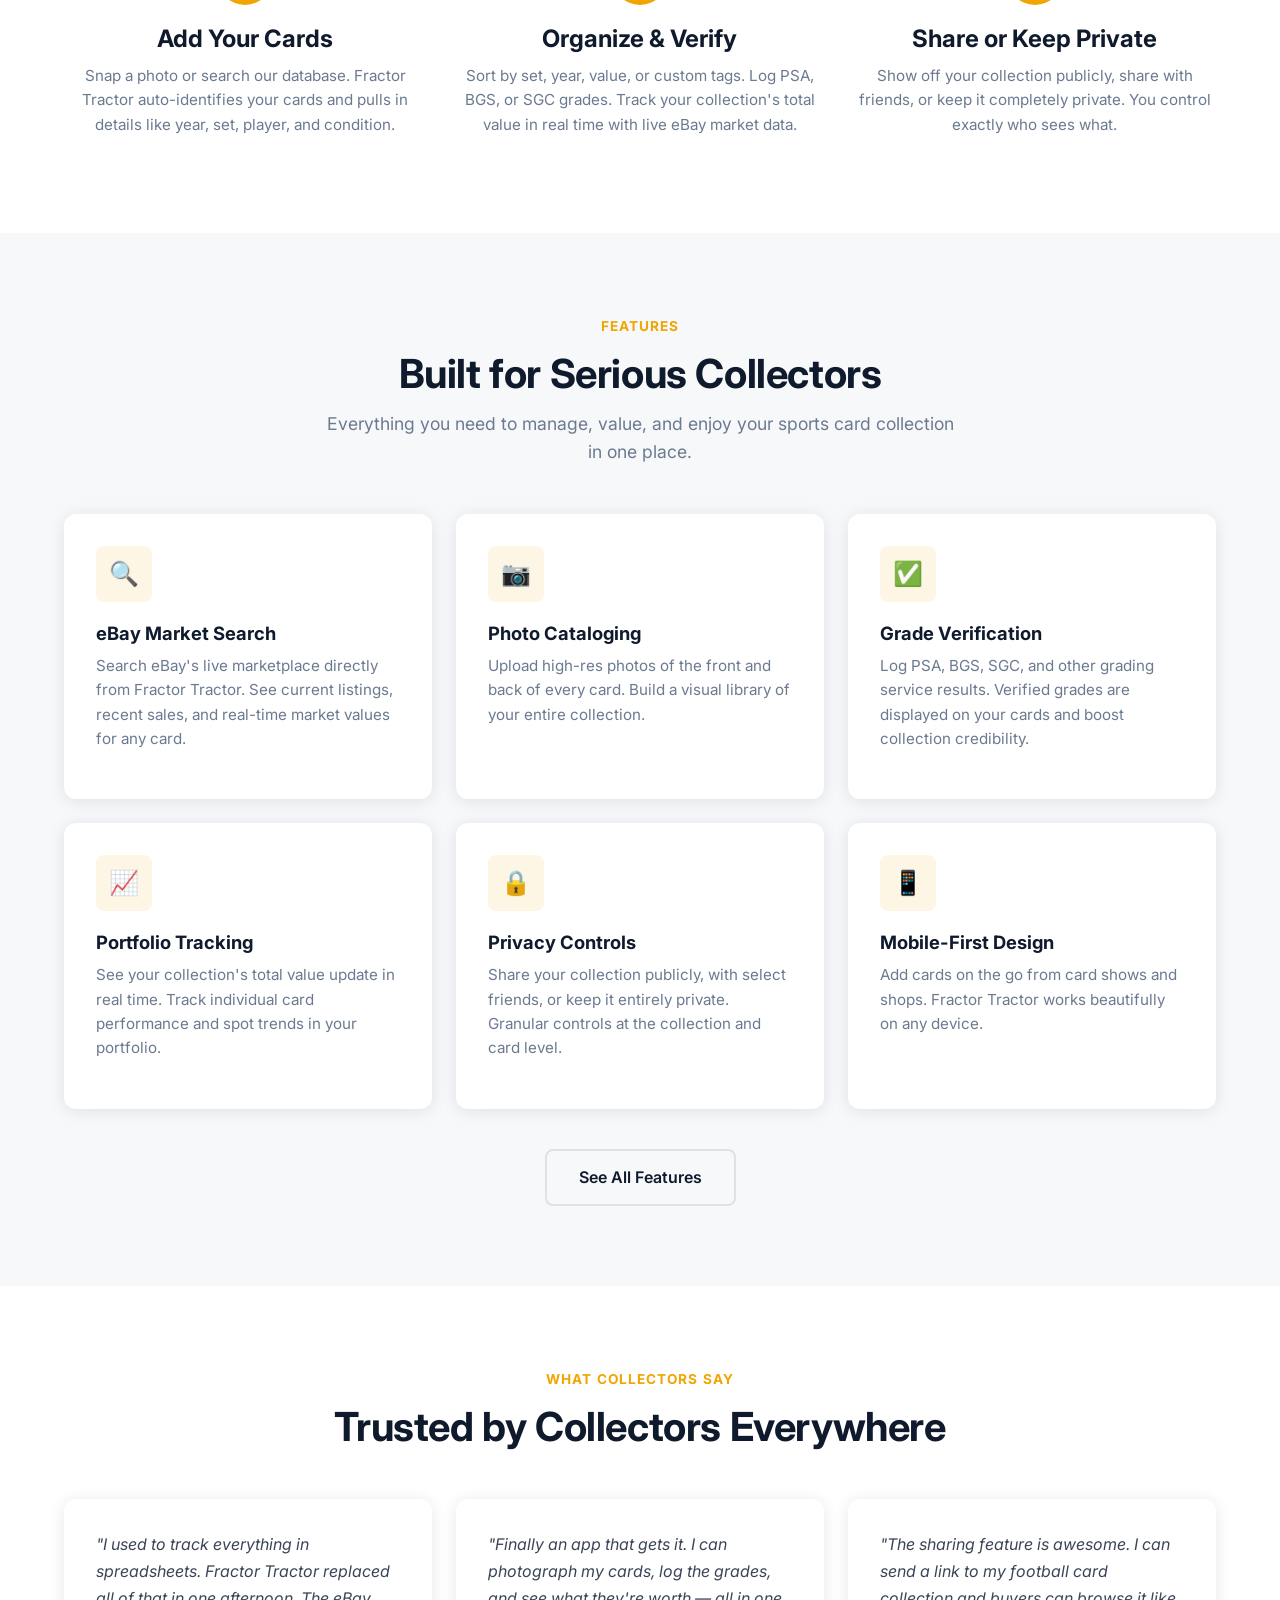
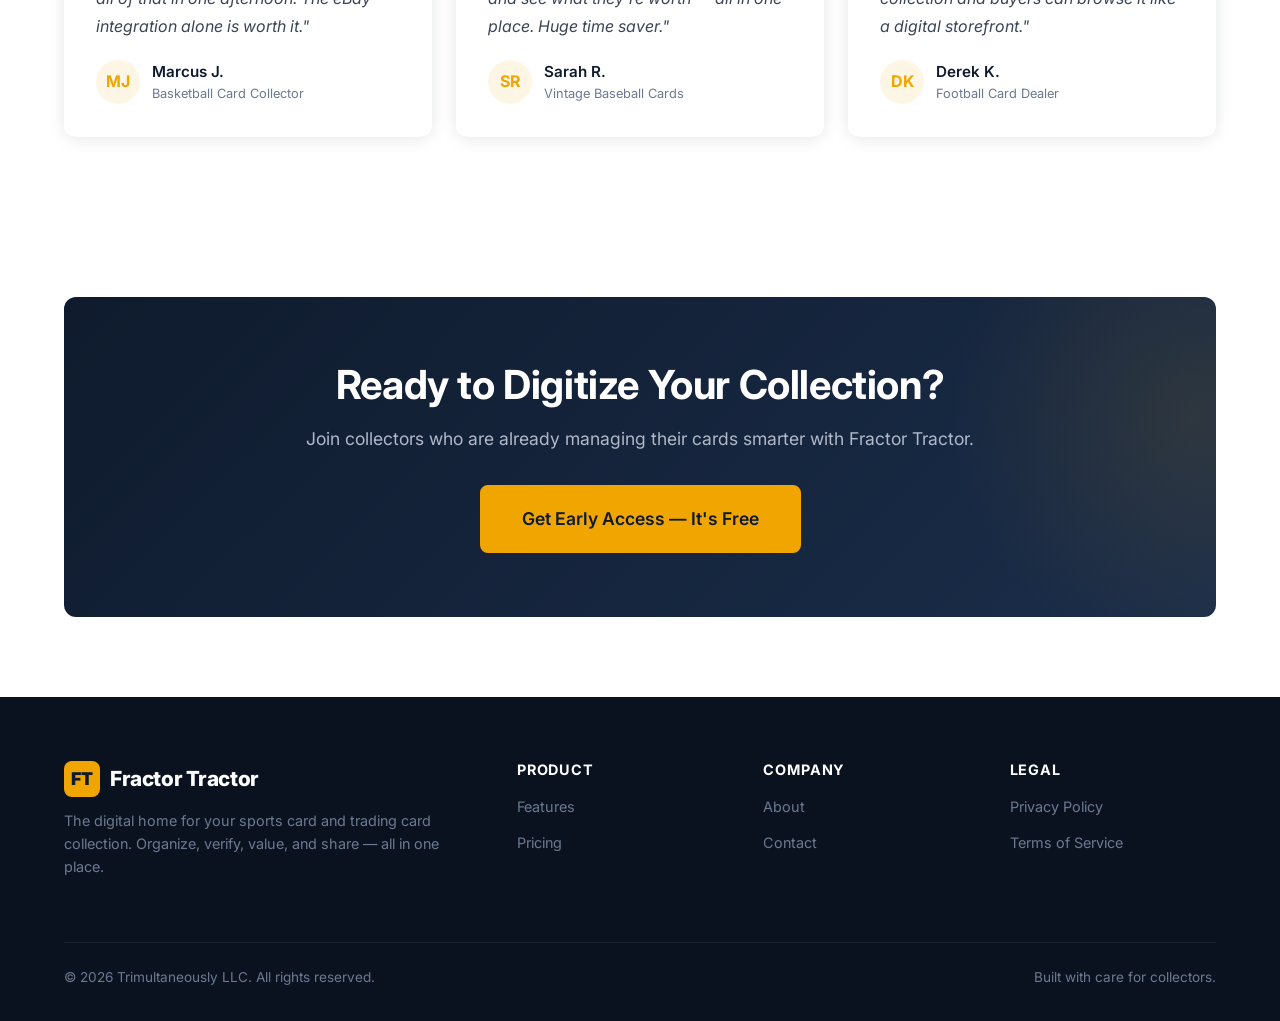
==== commit a016d9c3: "App Store Prep" ====
--- a/index.html
+++ b/index.html
@@ -239,8 +239,6 @@
           <ul class="footer__links">
             <li><a href="features.html">Features</a></li>
             <li><a href="pricing.html">Pricing</a></li>
-            <li><a href="#">Roadmap</a></li>
-            <li><a href="#">Changelog</a></li>
           </ul>
         </div>
         <div>
@@ -248,16 +246,13 @@
           <ul class="footer__links">
             <li><a href="about.html">About</a></li>
             <li><a href="contact.html">Contact</a></li>
-            <li><a href="#">Blog</a></li>
-            <li><a href="#">Careers</a></li>
           </ul>
         </div>
         <div>
           <h4>Legal</h4>
           <ul class="footer__links">
             <li><a href="privacy.html">Privacy Policy</a></li>
-            <li><a href="#">Terms of Service</a></li>
-            <li><a href="#">Cookie Policy</a></li>
+            <li><a href="terms.html">Terms of Service</a></li>
           </ul>
         </div>
       </div>
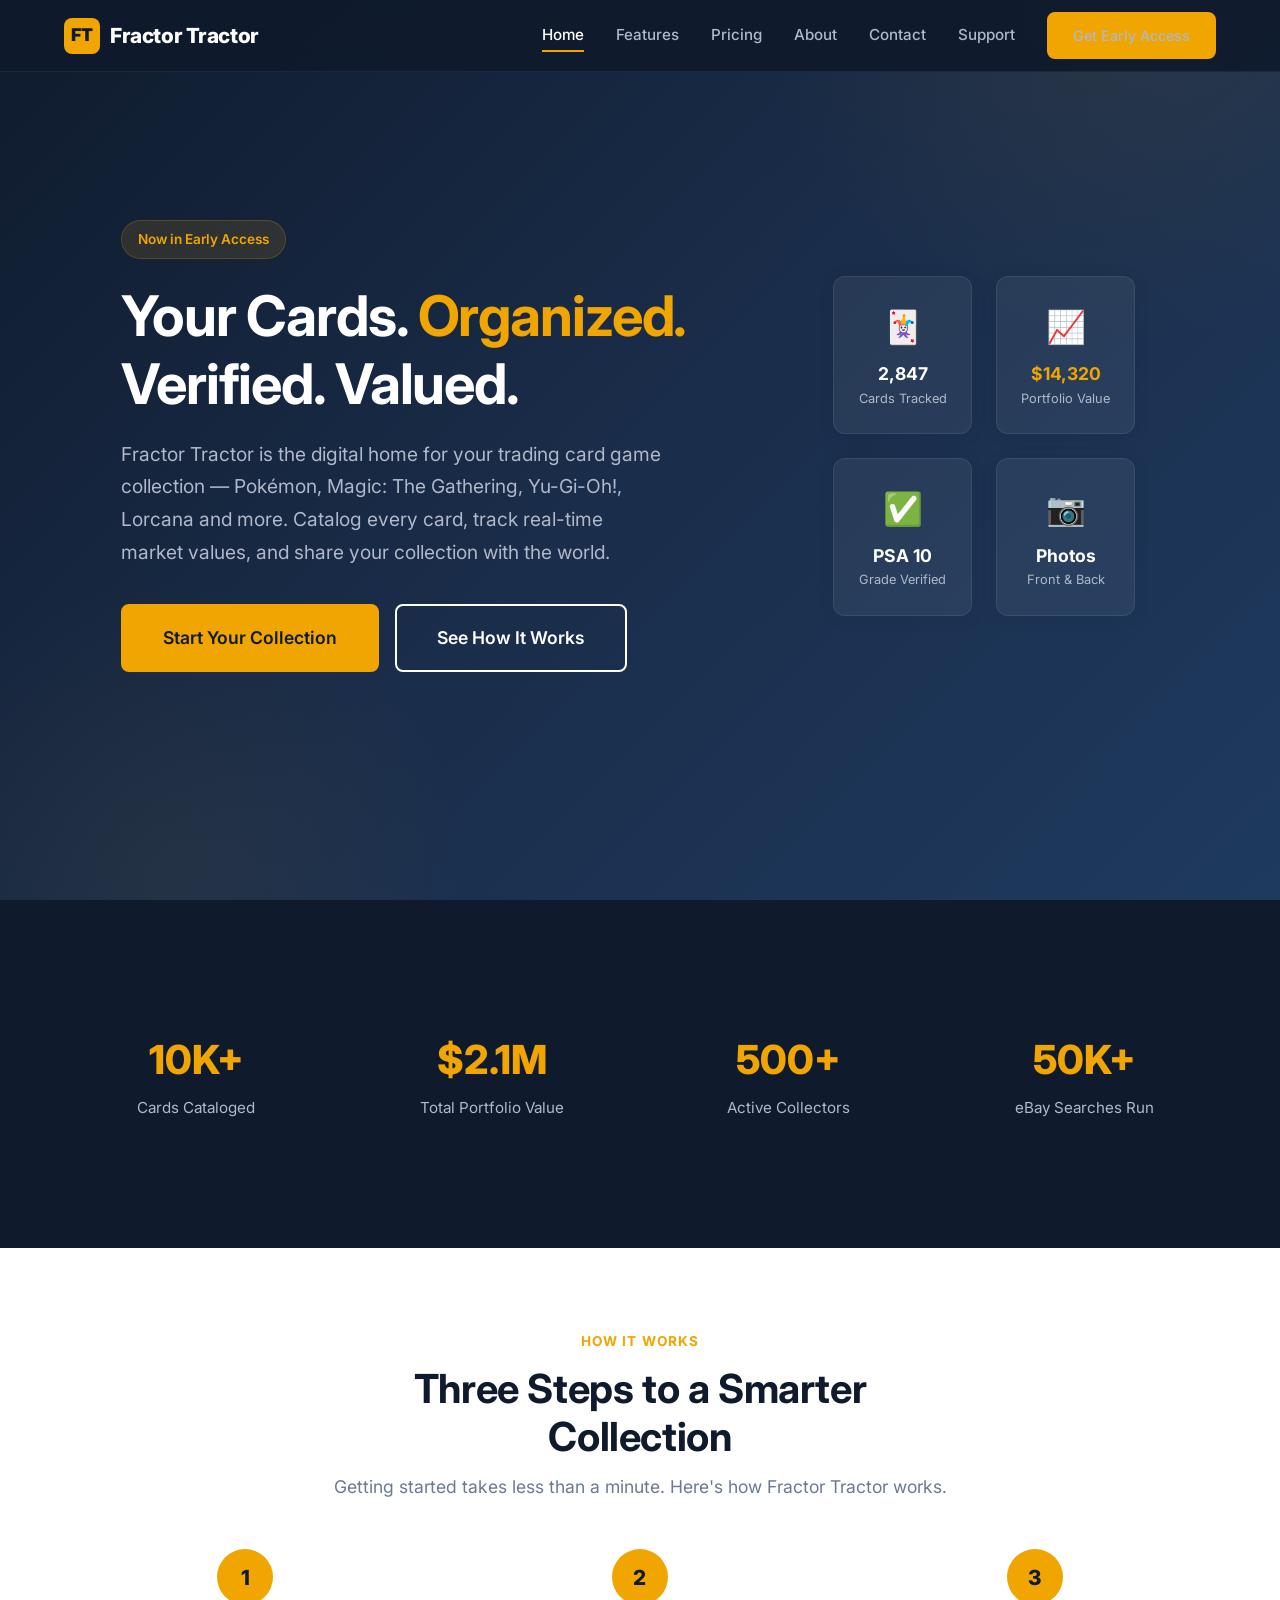
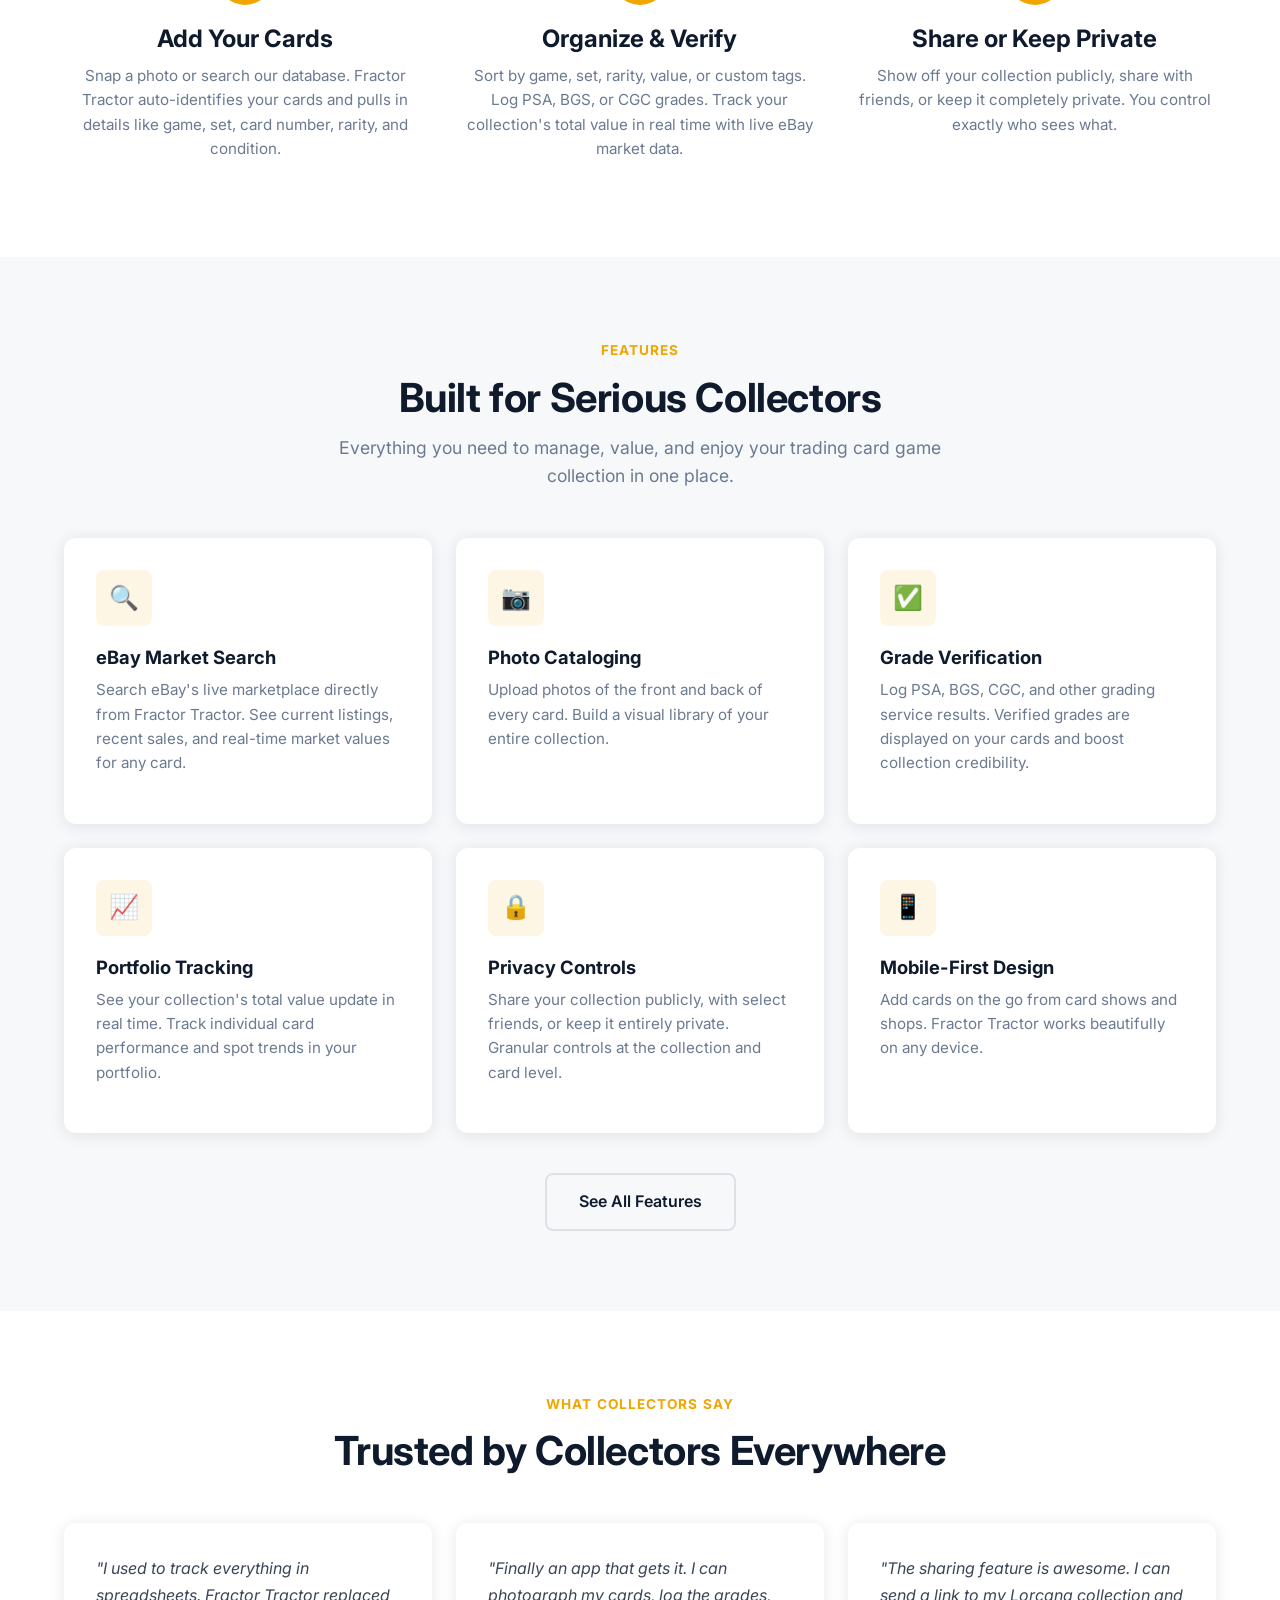
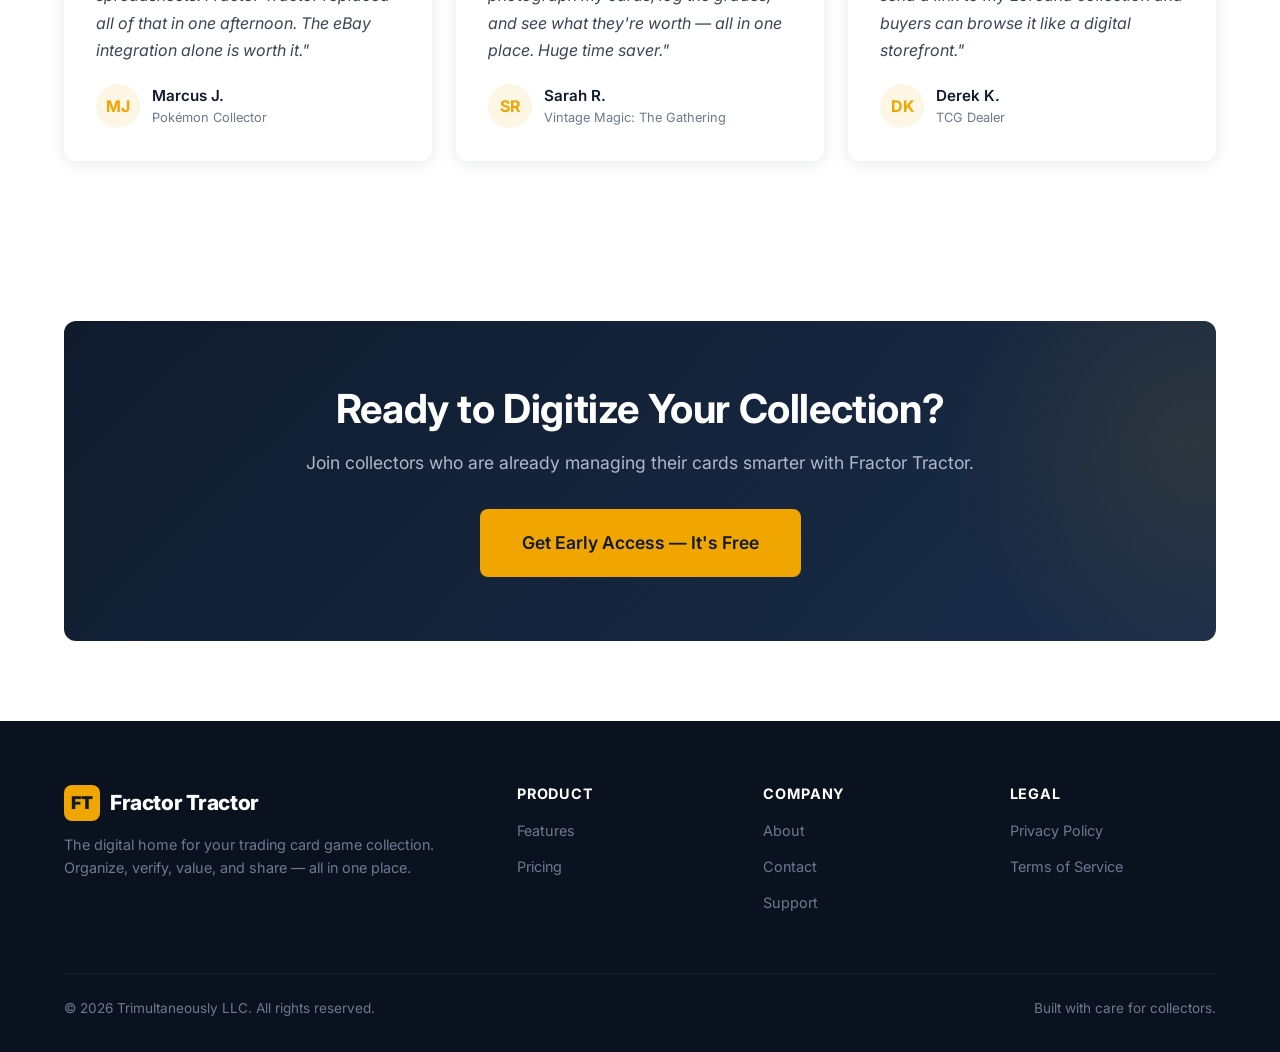
==== commit 7692aa7d: "Refocus site on entertainment TCGs and add a support ticket page Sports cards are not supported, so " ====
--- a/index.html
+++ b/index.html
@@ -3,8 +3,8 @@
 <head>
   <meta charset="UTF-8">
   <meta name="viewport" content="width=device-width, initial-scale=1.0">
-  <title>Fractor Tractor — Your Sports Card Collection, Digitized</title>
-  <meta name="description" content="Organize, verify, and share your sports card and trading card collections digitally. Search eBay for market values, track your portfolio, and connect with fellow collectors.">
+  <title>Fractor Tractor — Your Trading Card Collection, Digitized</title>
+  <meta name="description" content="Organize, verify, and share your trading card game collections digitally — Pokémon, Magic, Yu-Gi-Oh!, Lorcana and more. Search eBay for market values, track your portfolio, and connect with fellow collectors.">
   <link rel="preconnect" href="https://fonts.googleapis.com">
   <link rel="preconnect" href="https://fonts.gstatic.com" crossorigin>
   <link href="https://fonts.googleapis.com/css2?family=Inter:wght@400;500;600;700;800&display=swap" rel="stylesheet">
@@ -25,6 +25,7 @@
         <a href="pricing.html">Pricing</a>
         <a href="about.html">About</a>
         <a href="contact.html">Contact</a>
+        <a href="support.html">Support</a>
         <a href="#" class="btn btn--primary nav__cta">Get Early Access</a>
       </div>
       <button class="nav__toggle" aria-label="Toggle menu" aria-expanded="false">
@@ -39,7 +40,7 @@
       <div class="hero__content">
         <div class="hero__badge">Now in Early Access</div>
         <h1>Your Cards. <span>Organized.</span> Verified. Valued.</h1>
-        <p class="hero__subtitle">Fractor Tractor is the digital home for your sports card and trading card collection. Catalog every card, track real-time market values, and share your collection with the world.</p>
+        <p class="hero__subtitle">Fractor Tractor is the digital home for your trading card game collection — Pokémon, Magic: The Gathering, Yu-Gi-Oh!, Lorcana and more. Catalog every card, track real-time market values, and share your collection with the world.</p>
         <div class="hero__buttons">
           <a href="#" class="btn btn--primary btn--large">Start Your Collection</a>
           <a href="features.html" class="btn btn--secondary btn--large">See How It Works</a>
@@ -64,7 +65,7 @@
           </div>
           <div class="card" style="background:rgba(255,255,255,0.06);border:1px solid rgba(255,255,255,0.08);text-align:center;padding:24px;">
             <div style="font-size:2rem;margin-bottom:8px;">&#128247;</div>
-            <div style="color:var(--color-white);font-weight:700;font-size:1.1rem;">HD Photos</div>
+            <div style="color:var(--color-white);font-weight:700;font-size:1.1rem;">Photos</div>
             <div style="color:var(--color-gray-300);font-size:0.8rem;">Front & Back</div>
           </div>
         </div>
@@ -108,12 +109,12 @@
         <div class="step">
           <div class="step__number">1</div>
           <h3>Add Your Cards</h3>
-          <p>Snap a photo or search our database. Fractor Tractor auto-identifies your cards and pulls in details like year, set, player, and condition.</p>
+          <p>Snap a photo or search our database. Fractor Tractor auto-identifies your cards and pulls in details like game, set, card number, rarity, and condition.</p>
         </div>
         <div class="step">
           <div class="step__number">2</div>
           <h3>Organize & Verify</h3>
-          <p>Sort by set, year, value, or custom tags. Log PSA, BGS, or SGC grades. Track your collection's total value in real time with live eBay market data.</p>
+          <p>Sort by game, set, rarity, value, or custom tags. Log PSA, BGS, or CGC grades. Track your collection's total value in real time with live eBay market data.</p>
         </div>
         <div class="step">
           <div class="step__number">3</div>
@@ -130,7 +131,7 @@
       <div class="section__header">
         <span class="section__label">Features</span>
         <h2>Built for Serious Collectors</h2>
-        <p>Everything you need to manage, value, and enjoy your sports card collection in one place.</p>
+        <p>Everything you need to manage, value, and enjoy your trading card game collection in one place.</p>
       </div>
       <div class="features-grid">
         <div class="card">
@@ -141,12 +142,12 @@
         <div class="card">
           <div class="card__icon">&#128247;</div>
           <h3 class="card__title">Photo Cataloging</h3>
-          <p class="card__text">Upload high-res photos of the front and back of every card. Build a visual library of your entire collection.</p>
+          <p class="card__text">Upload photos of the front and back of every card. Build a visual library of your entire collection.</p>
         </div>
         <div class="card">
           <div class="card__icon">&#9989;</div>
           <h3 class="card__title">Grade Verification</h3>
-          <p class="card__text">Log PSA, BGS, SGC, and other grading service results. Verified grades are displayed on your cards and boost collection credibility.</p>
+          <p class="card__text">Log PSA, BGS, CGC, and other grading service results. Verified grades are displayed on your cards and boost collection credibility.</p>
         </div>
         <div class="card">
           <div class="card__icon">&#128200;</div>
@@ -184,7 +185,7 @@
             <div class="testimonial__avatar">MJ</div>
             <div>
               <div class="testimonial__name">Marcus J.</div>
-              <div class="testimonial__role">Basketball Card Collector</div>
+              <div class="testimonial__role">Pokémon Collector</div>
             </div>
           </div>
         </div>
@@ -194,17 +195,17 @@
             <div class="testimonial__avatar">SR</div>
             <div>
               <div class="testimonial__name">Sarah R.</div>
-              <div class="testimonial__role">Vintage Baseball Cards</div>
+              <div class="testimonial__role">Vintage Magic: The Gathering</div>
             </div>
           </div>
         </div>
         <div class="testimonial">
-          <p class="testimonial__text">"The sharing feature is awesome. I can send a link to my football card collection and buyers can browse it like a digital storefront."</p>
+          <p class="testimonial__text">"The sharing feature is awesome. I can send a link to my Lorcana collection and buyers can browse it like a digital storefront."</p>
           <div class="testimonial__author">
             <div class="testimonial__avatar">DK</div>
             <div>
               <div class="testimonial__name">Derek K.</div>
-              <div class="testimonial__role">Football Card Dealer</div>
+              <div class="testimonial__role">TCG Dealer</div>
             </div>
           </div>
         </div>
@@ -232,7 +233,7 @@
             <div class="nav__logo-icon">FT</div>
             Fractor Tractor
           </div>
-          <p>The digital home for your sports card and trading card collection. Organize, verify, value, and share — all in one place.</p>
+          <p>The digital home for your trading card game collection. Organize, verify, value, and share — all in one place.</p>
         </div>
         <div>
           <h4>Product</h4>
@@ -246,6 +247,7 @@
           <ul class="footer__links">
             <li><a href="about.html">About</a></li>
             <li><a href="contact.html">Contact</a></li>
+            <li><a href="support.html">Support</a></li>
           </ul>
         </div>
         <div>
--- a/css/style.css
+++ b/css/style.css
@@ -4,7 +4,7 @@
 
 /* --- CSS Custom Properties --- */
 :root {
-  /* Primary palette — deep navy + electric gold (sports card aesthetic) */
+  /* Primary palette — deep navy + electric gold (trading card aesthetic) */
   --color-primary: #0f1b2d;
   --color-primary-light: #1a2d4a;
   --color-accent: #f0a500;
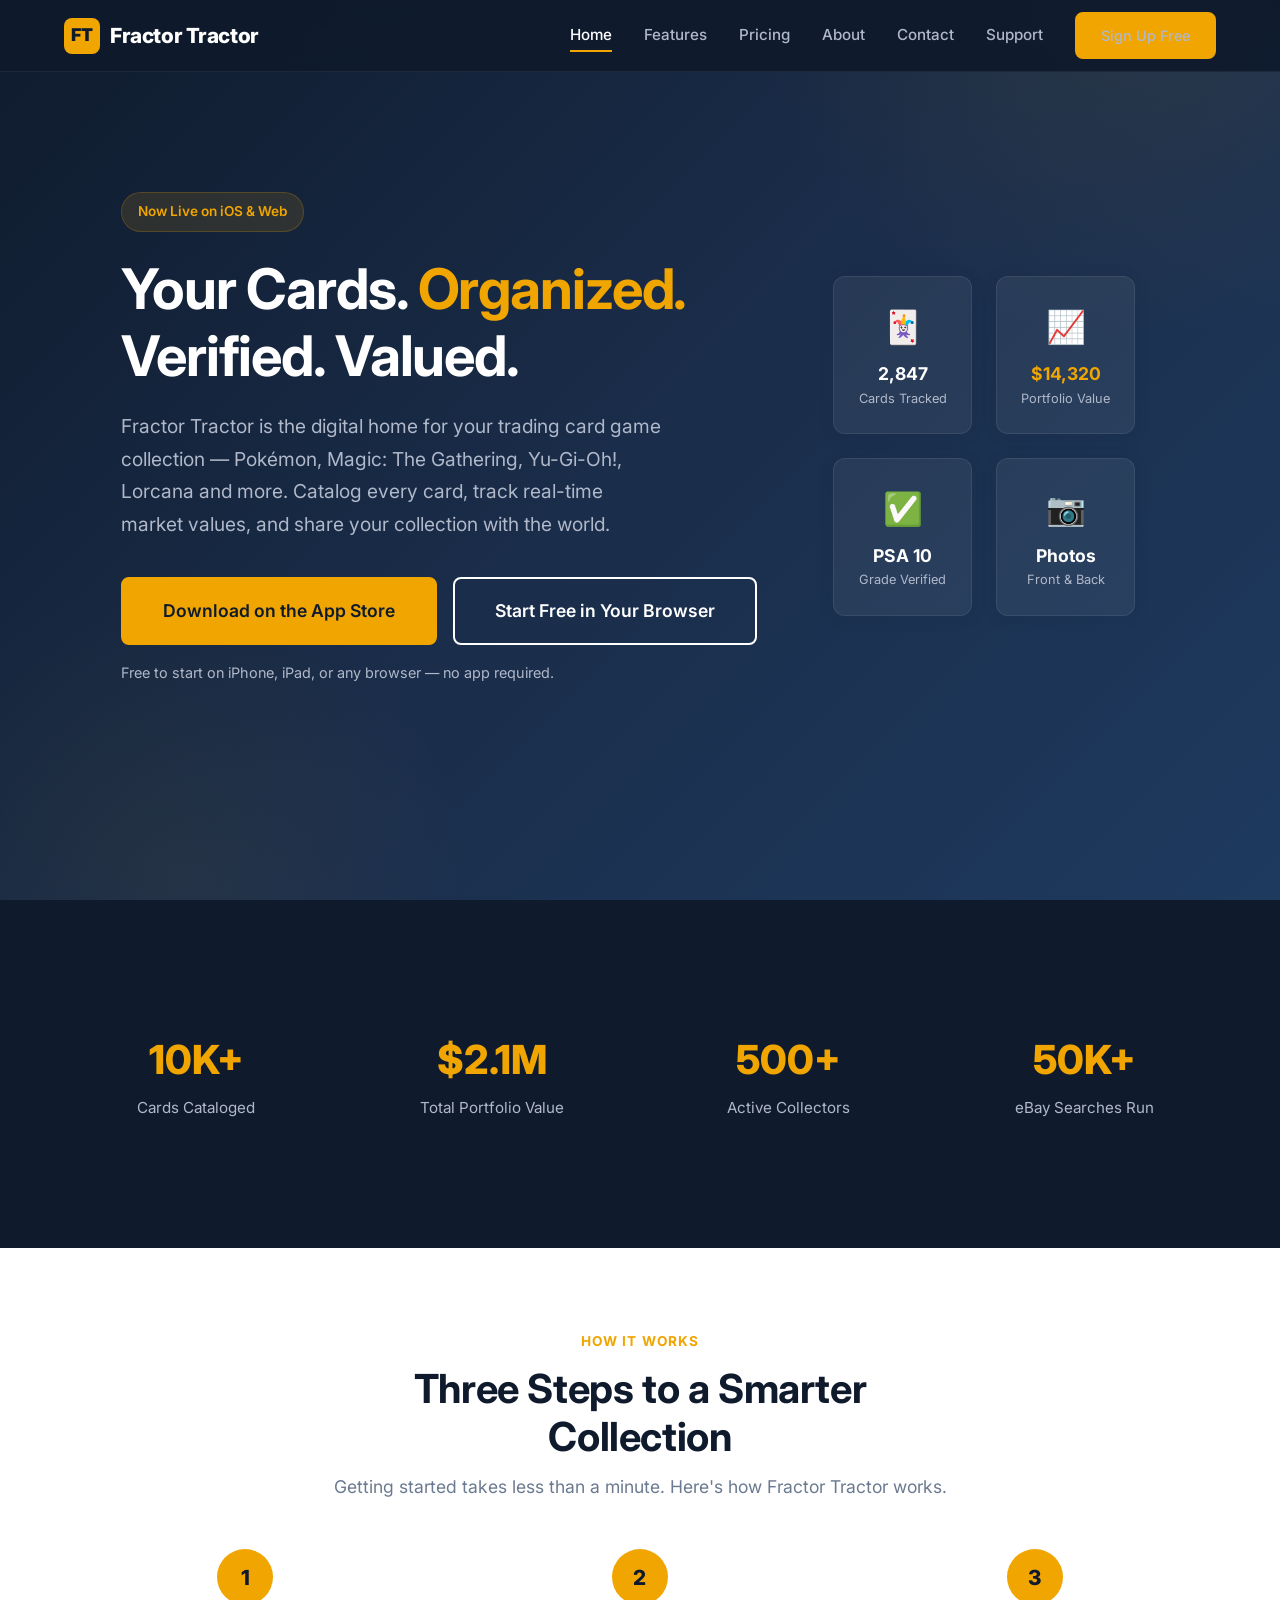
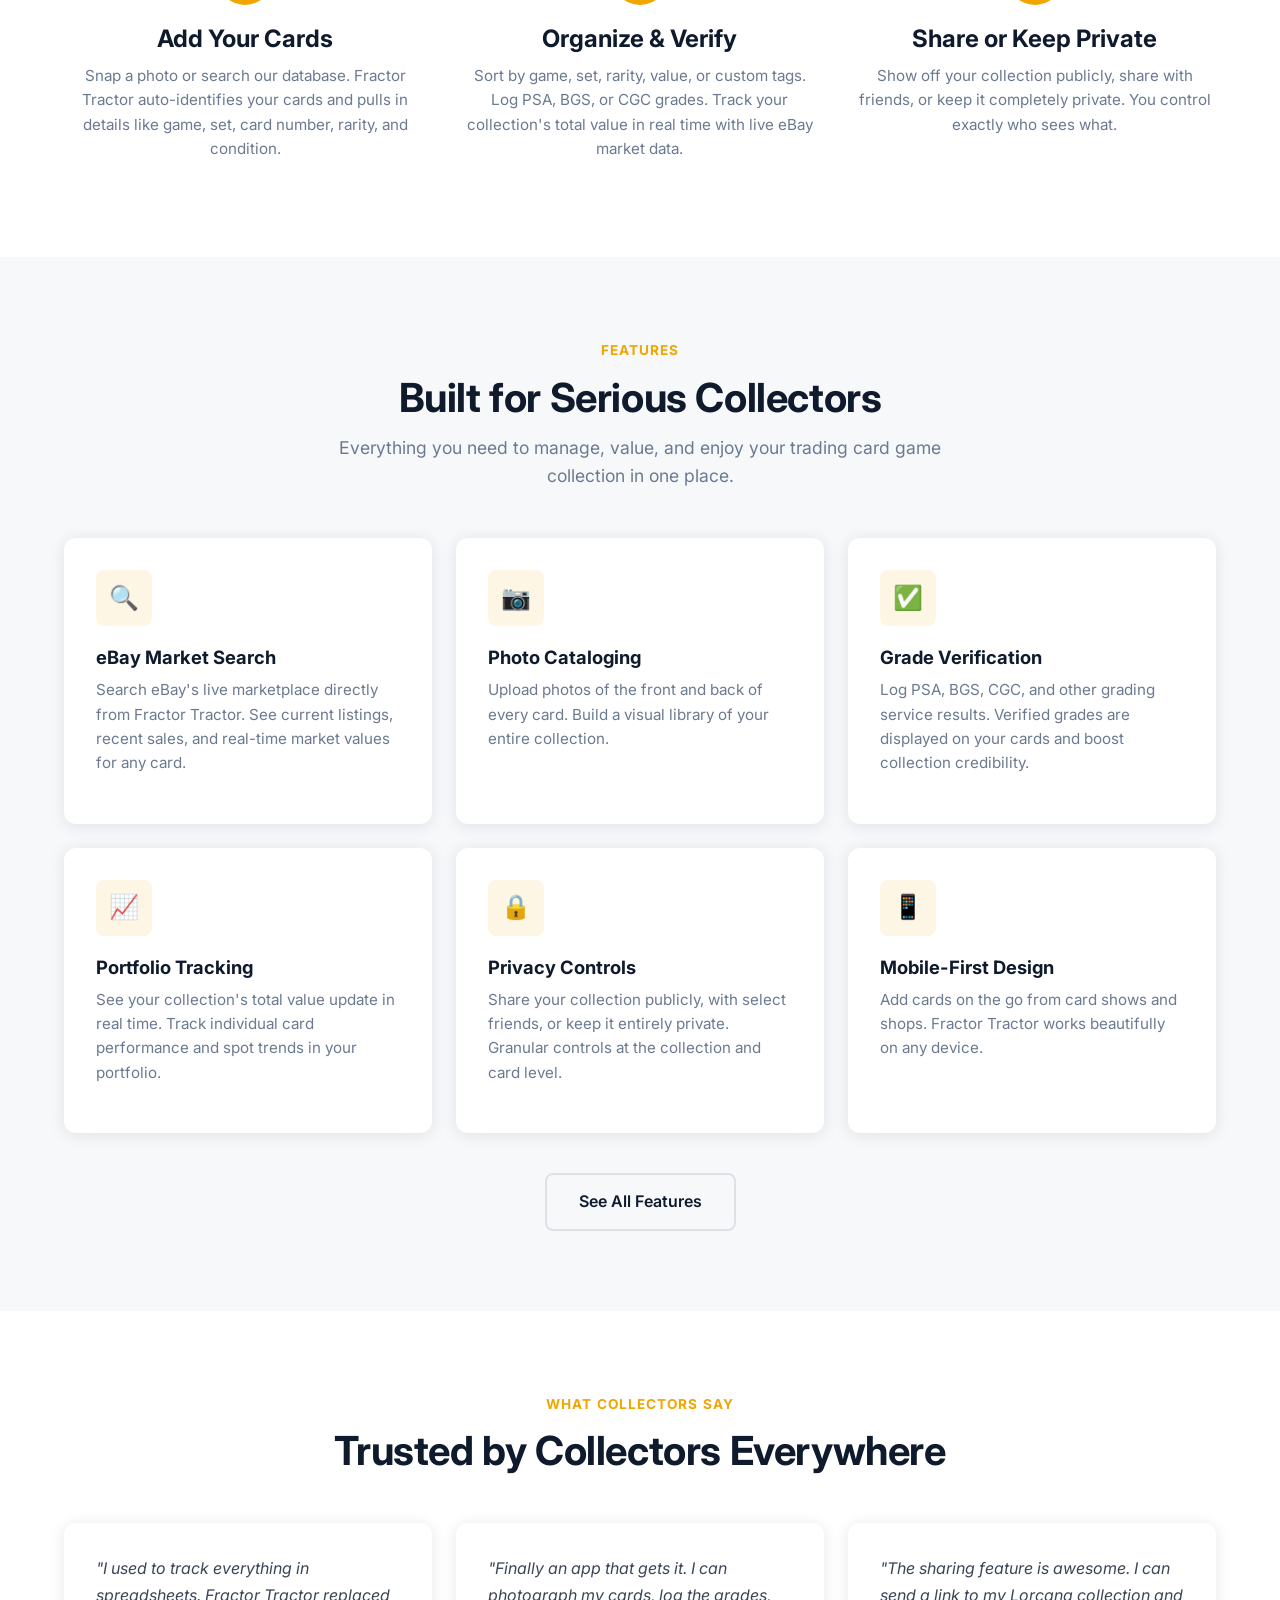
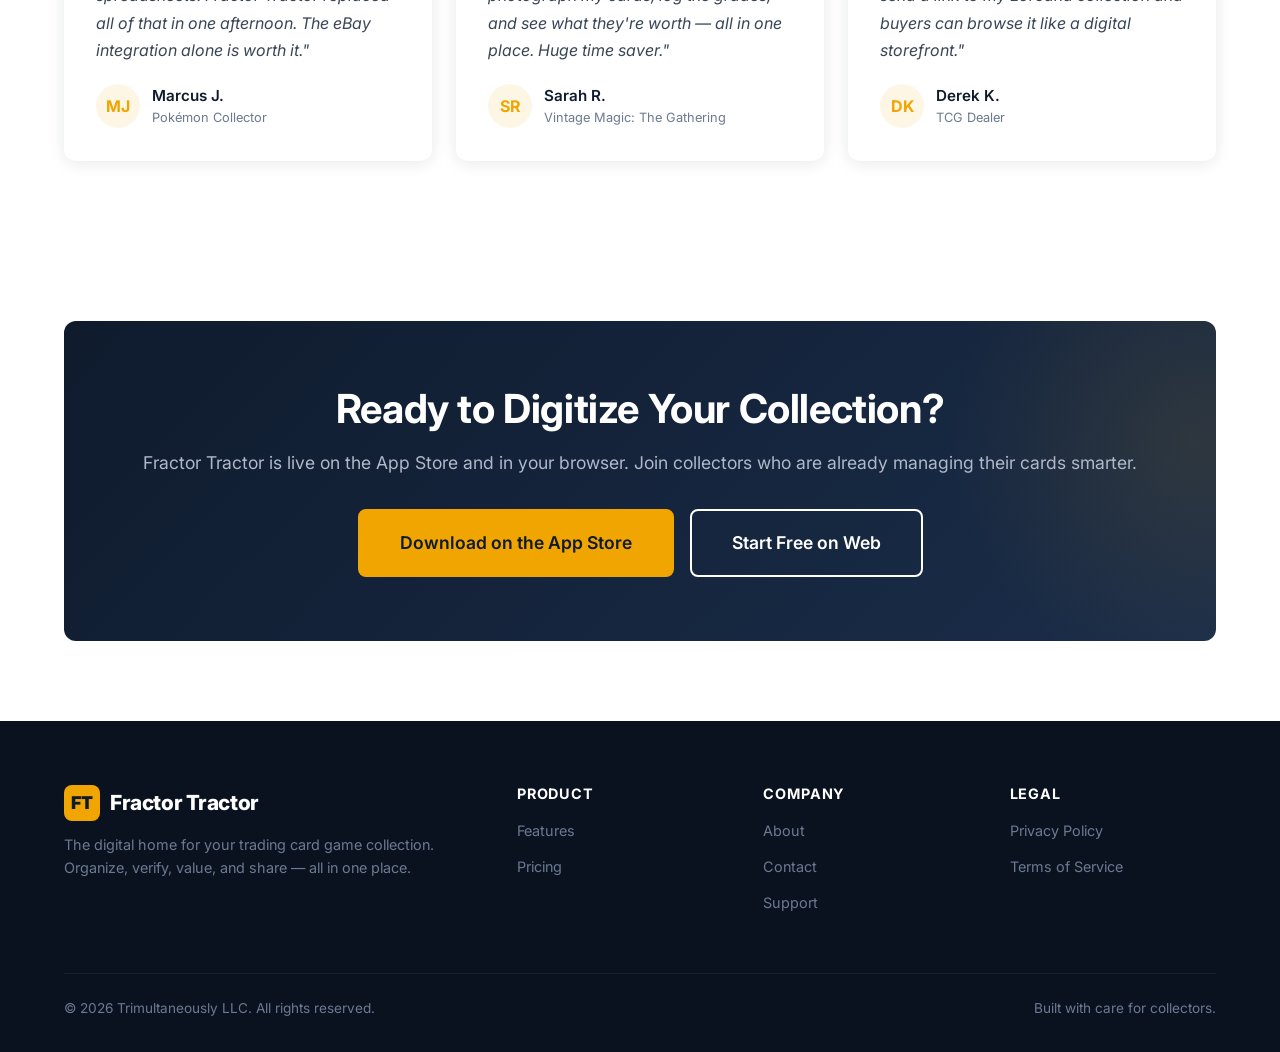
==== commit 990a8b9c: "Update site for live launch on iOS and web The app shipped, so the site no longer presents it as unr" ====
--- a/index.html
+++ b/index.html
@@ -4,7 +4,7 @@
   <meta charset="UTF-8">
   <meta name="viewport" content="width=device-width, initial-scale=1.0">
   <title>Fractor Tractor — Your Trading Card Collection, Digitized</title>
-  <meta name="description" content="Organize, verify, and share your trading card game collections digitally — Pokémon, Magic, Yu-Gi-Oh!, Lorcana and more. Search eBay for market values, track your portfolio, and connect with fellow collectors.">
+  <meta name="description" content="Organize, verify, and share your trading card game collections — Pokémon, Magic, Yu-Gi-Oh!, Lorcana and more. Free on the Apple App Store and in any browser. Track market values, manage your portfolio, and connect with fellow collectors.">
   <link rel="preconnect" href="https://fonts.googleapis.com">
   <link rel="preconnect" href="https://fonts.gstatic.com" crossorigin>
   <link href="https://fonts.googleapis.com/css2?family=Inter:wght@400;500;600;700;800&display=swap" rel="stylesheet">
@@ -26,7 +26,7 @@
         <a href="about.html">About</a>
         <a href="contact.html">Contact</a>
         <a href="support.html">Support</a>
-        <a href="#" class="btn btn--primary nav__cta">Get Early Access</a>
+        <a href="https://app.fractortractor.com" class="btn btn--primary nav__cta">Sign Up Free</a>
       </div>
       <button class="nav__toggle" aria-label="Toggle menu" aria-expanded="false">
         <span></span><span></span><span></span>
@@ -38,13 +38,14 @@
   <section class="hero">
     <div class="container" style="display:flex;align-items:center;gap:48px;">
       <div class="hero__content">
-        <div class="hero__badge">Now in Early Access</div>
+        <div class="hero__badge">Now Live on iOS &amp; Web</div>
         <h1>Your Cards. <span>Organized.</span> Verified. Valued.</h1>
         <p class="hero__subtitle">Fractor Tractor is the digital home for your trading card game collection — Pokémon, Magic: The Gathering, Yu-Gi-Oh!, Lorcana and more. Catalog every card, track real-time market values, and share your collection with the world.</p>
         <div class="hero__buttons">
-          <a href="#" class="btn btn--primary btn--large">Start Your Collection</a>
-          <a href="features.html" class="btn btn--secondary btn--large">See How It Works</a>
-        </div>
+          <a href="https://apps.apple.com/us/app/fractor-tractor-card-tracker/id6757908612" target="_blank" rel="noopener" class="btn btn--primary btn--large">Download on the App Store</a>
+          <a href="https://app.fractortractor.com" class="btn btn--secondary btn--large">Start Free in Your Browser</a>
+        </div>
+        <p style="margin-top:16px;font-size:0.9rem;color:var(--color-gray-300);">Free to start on iPhone, iPad, or any browser — no app required.</p>
       </div>
       <div class="hero__visual">
         <div class="hero__grid">
@@ -218,8 +219,11 @@
     <div class="container">
       <div class="cta-banner">
         <h2>Ready to Digitize Your Collection?</h2>
-        <p>Join collectors who are already managing their cards smarter with Fractor Tractor.</p>
-        <a href="#" class="btn btn--primary btn--large">Get Early Access — It's Free</a>
+        <p>Fractor Tractor is live on the App Store and in your browser. Join collectors who are already managing their cards smarter.</p>
+        <div class="cta-banner__actions">
+          <a href="https://apps.apple.com/us/app/fractor-tractor-card-tracker/id6757908612" target="_blank" rel="noopener" class="btn btn--primary btn--large">Download on the App Store</a>
+          <a href="https://app.fractortractor.com" class="btn btn--secondary btn--large">Start Free on Web</a>
+        </div>
       </div>
     </div>
   </section>
--- a/css/style.css
+++ b/css/style.css
@@ -644,6 +644,13 @@
 .cta-banner h2 { color: var(--color-white); margin-bottom: 16px; position: relative; }
 .cta-banner p { color: var(--color-gray-300); font-size: 1.1rem; margin-bottom: 32px; position: relative; }
 .cta-banner .btn { position: relative; }
+.cta-banner__actions {
+  display: flex;
+  gap: 16px;
+  justify-content: center;
+  flex-wrap: wrap;
+  position: relative;
+}
 
 /* --- Contact Form --- */
 .contact-grid {
